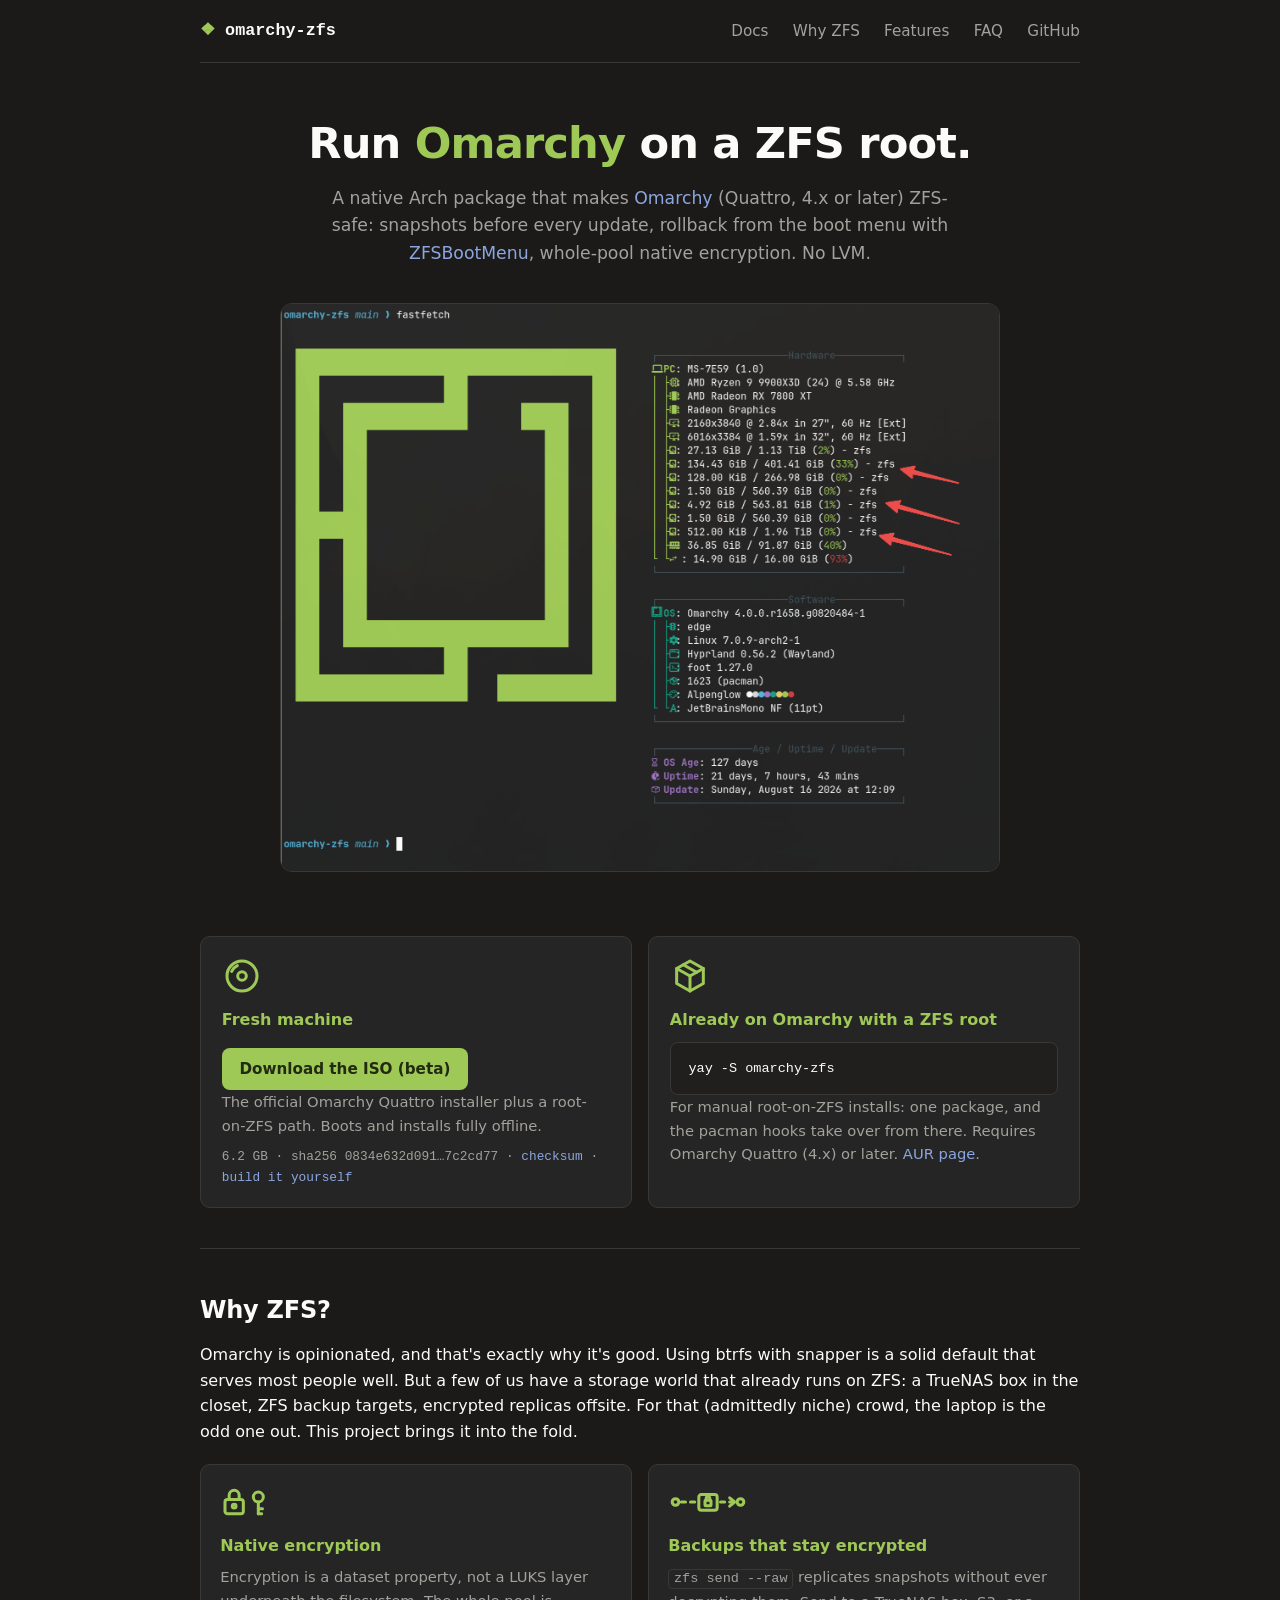
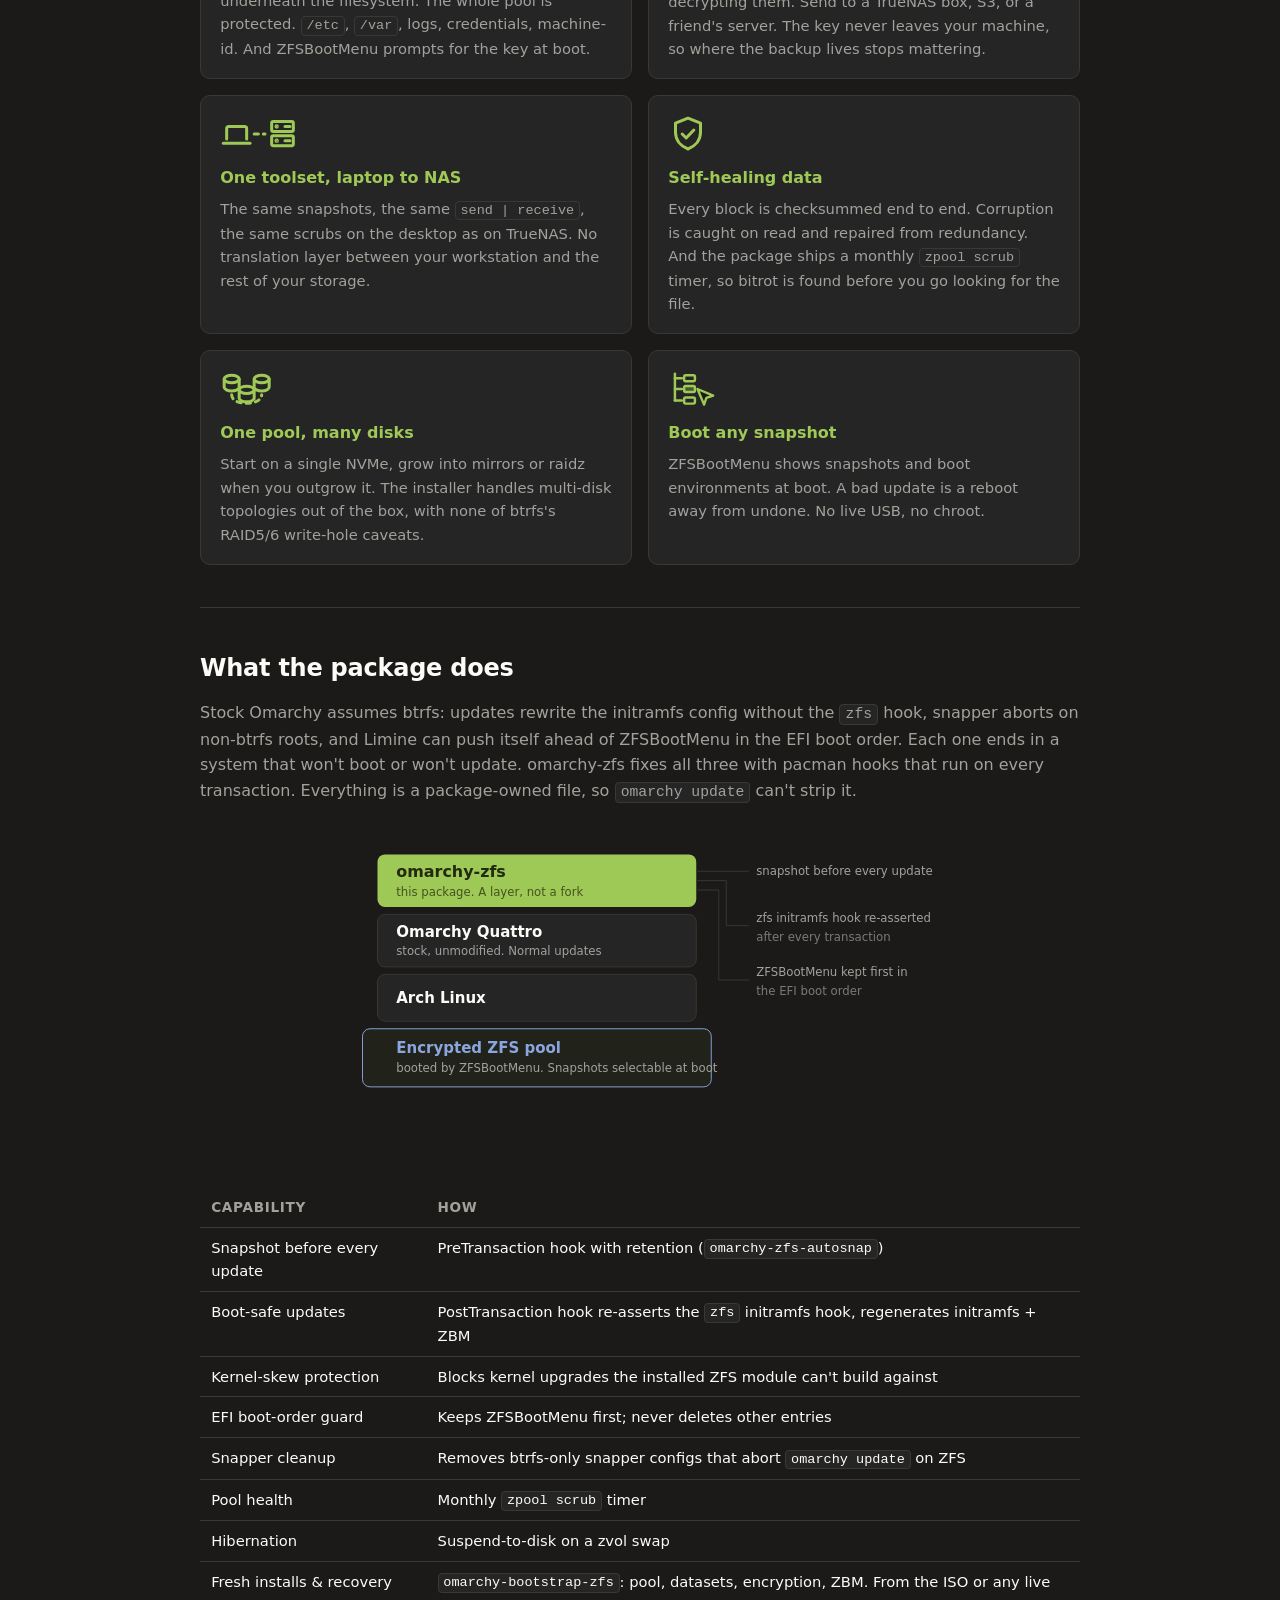
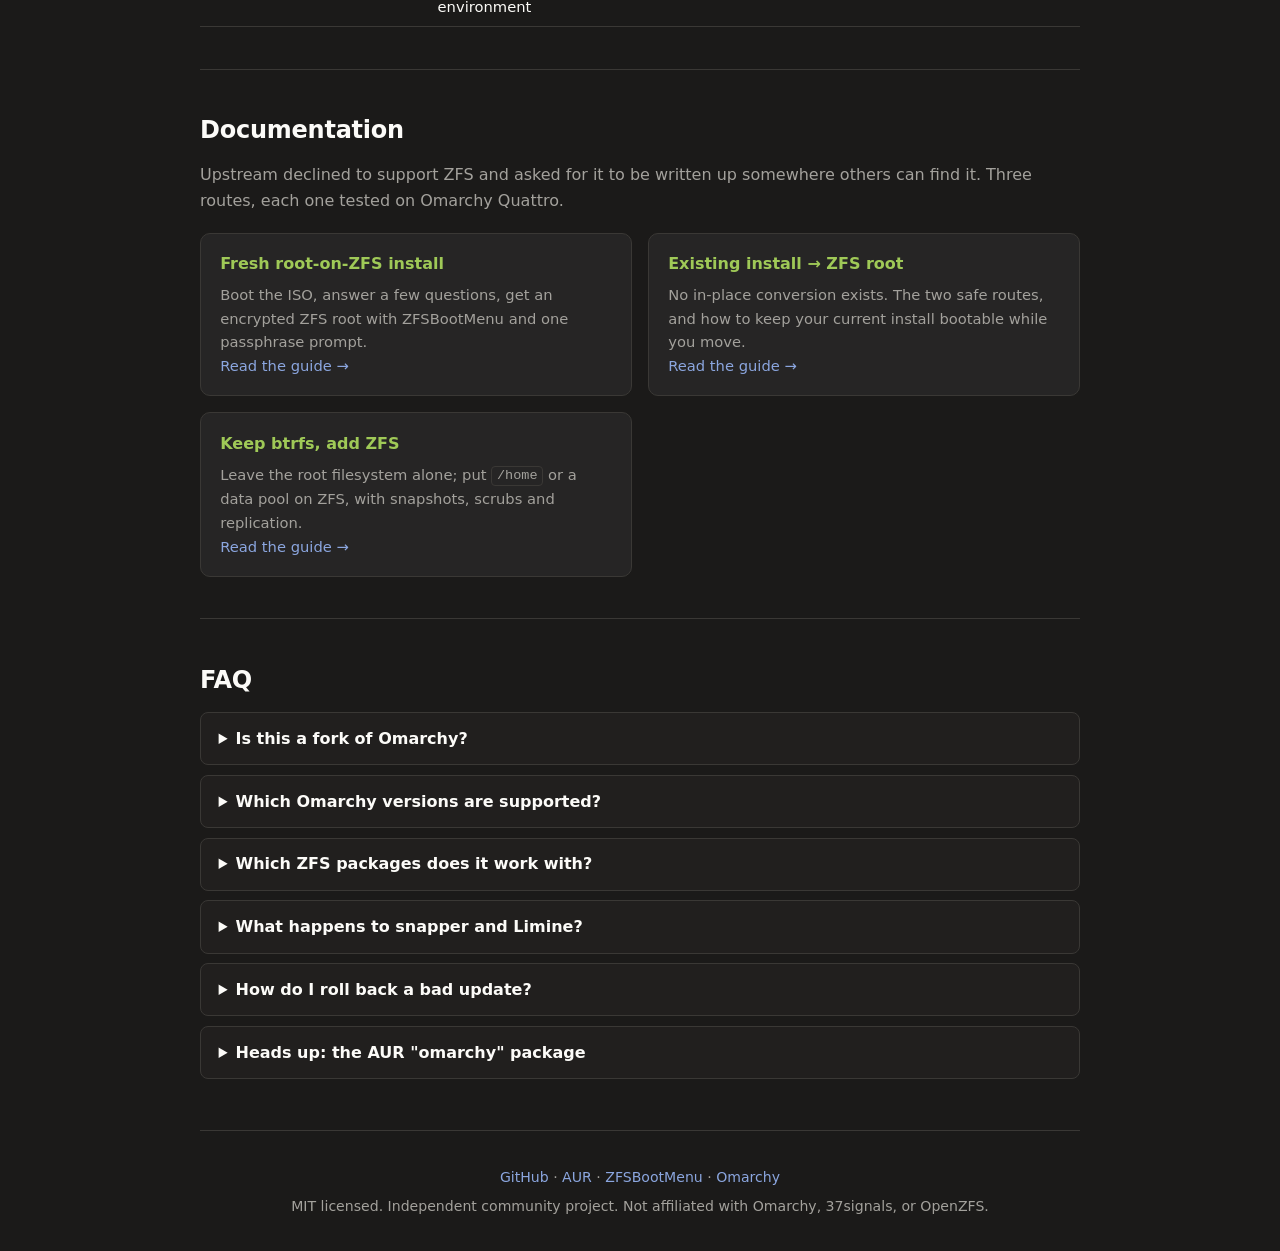
==== index.html @ 1baeb18c "Plainer wording across the site Docs headline is now How To Install instead of a soundbite. Removed " ====
<!doctype html>
<html lang="en">
<head>
<meta charset="utf-8">
<meta name="viewport" content="width=device-width, initial-scale=1">
<title>omarchy-zfs. Root-on-ZFS + ZFSBootMenu for Omarchy Linux</title>
<meta name="description" content="Run Omarchy Linux (Quattro, 4.x+) on a ZFS root. Native pacman package with boot-safe updates, pre-upgrade snapshots, and ZFSBootMenu. Plus an installer ISO for fresh machines.">
<link rel="canonical" href="https://omarchy-zfs.com/">
<link rel="icon" href="data:image/svg+xml,%3Csvg xmlns='http://www.w3.org/2000/svg' viewBox='0 0 100 100'%3E%3Ctext y='.9em' font-size='90'%3E%F0%9F%9F%A9%3C/text%3E%3C/svg%3E">

<meta property="og:type" content="website">
<meta property="og:url" content="https://omarchy-zfs.com/">
<meta property="og:title" content="omarchy-zfs. Root-on-ZFS + ZFSBootMenu for Omarchy Linux">
<meta property="og:description" content="Run Omarchy on a ZFS root. Boot-safe updates, pre-upgrade snapshots, ZFSBootMenu rollback. AUR package + installer ISO.">
<meta property="og:site_name" content="omarchy-zfs">
<meta property="og:image" content="https://omarchy-zfs.com/assets/fastfetch-zfs.png">
<meta property="og:image:width" content="1694">
<meta property="og:image:height" content="1337">
<meta property="og:image:alt" content="fastfetch on an Omarchy desktop showing every filesystem mounted as zfs">
<meta name="twitter:card" content="summary_large_image">
<meta name="twitter:image" content="https://omarchy-zfs.com/assets/fastfetch-zfs.png">
<meta name="twitter:title" content="omarchy-zfs. Root-on-ZFS + ZFSBootMenu for Omarchy Linux">
<meta name="twitter:description" content="Run Omarchy on a ZFS root. Boot-safe updates, pre-upgrade snapshots, ZFSBootMenu rollback. AUR package + installer ISO.">

<script type="application/ld+json">
{
  "@context": "https://schema.org",
  "@graph": [
    {
      "@type": "SoftwareApplication",
      "name": "omarchy-zfs",
      "operatingSystem": "Arch Linux (Omarchy)",
      "softwareRequirements": "Omarchy Quattro (4.x) or later",
      "applicationCategory": "UtilitiesApplication",
      "description": "Root-on-ZFS + ZFSBootMenu support layer for Omarchy Linux: pre-upgrade ZFS snapshots, self-healing pacman hooks, monthly scrubs, zvol-swap hibernation, and an installer ISO.",
      "url": "https://omarchy-zfs.com/",
      "downloadUrl": "https://aur.archlinux.org/packages/omarchy-zfs",
      "softwareVersion": "1.0.1",
      "license": "https://opensource.org/license/mit",
      "offers": { "@type": "Offer", "price": "0", "priceCurrency": "USD" },
      "author": { "@type": "Person", "name": "Pete Jackson", "url": "https://github.com/peteonrails" },
      "sameAs": [
        "https://github.com/peteonrails/omarchy-zfs",
        "https://aur.archlinux.org/packages/omarchy-zfs"
      ]
    },
    {
      "@type": "FAQPage",
      "mainEntity": [
        {
          "@type": "Question",
          "name": "Does omarchy update break a ZFS root?",
          "acceptedAnswer": { "@type": "Answer", "text": "Not with omarchy-zfs installed. Stock Omarchy rewrites its mkinitcpio config on every update, which drops the zfs hook and leaves the next boot unable to mount the root. omarchy-zfs re-asserts the hook after every pacman transaction and regenerates the initramfs and ZFSBootMenu." }
        },
        {
          "@type": "Question",
          "name": "Is omarchy-zfs a fork of Omarchy?",
          "acceptedAnswer": { "@type": "Answer", "text": "No. It is an Arch package that depends on stock Omarchy (Quattro and later). You keep normal Omarchy updates from the official repo; the package keeps them ZFS-safe." }
        },
        {
          "@type": "Question",
          "name": "Why ZFS instead of btrfs on Omarchy?",
          "acceptedAnswer": { "@type": "Answer", "text": "Native whole-pool encryption without a LUKS layer, raw encrypted send. Snapshots replicate to a TrueNAS box or S3 without ever being decrypted. Bootable snapshots via ZFSBootMenu, end-to-end checksums with self-healing scrubs, and proven multi-disk growth (mirrors, raidz) without btrfs's RAID5/6 write-hole caveats. One filesystem and one toolset from laptop to NAS to offsite." }
        },
        {
          "@type": "Question",
          "name": "Which Omarchy versions does omarchy-zfs support?",
          "acceptedAnswer": { "@type": "Answer", "text": "Omarchy Quattro (4.x) and later. The versions served entirely from Arch packages. Earlier Omarchy releases used a different install model and are not supported." }
        },
        {
          "@type": "Question",
          "name": "How do I install omarchy-zfs?",
          "acceptedAnswer": { "@type": "Answer", "text": "On an existing Omarchy system whose root is already ZFS: yay -S omarchy-zfs. For a fresh machine, boot the omarchy-zfs ISO and choose the ZFS install path." }
        },
        {
          "@type": "Question",
          "name": "Which ZFS packages does it work with?",
          "acceptedAnswer": { "@type": "Answer", "text": "Any provider of the virtual zfs and zfs-utils packages: zfs-dkms, zfs-dkms-git, zfs-linux, or zfs-linux-lts. A pacman hook blocks kernel upgrades the installed ZFS module can't build against." }
        },
        {
          "@type": "Question",
          "name": "How do I roll back a bad update?",
          "acceptedAnswer": { "@type": "Answer", "text": "Reboot into ZFSBootMenu and boot the snapshot taken automatically before the transaction. Promote it permanently with omarchy-zfs-snapshot restore." }
        }
      ]
    }
  ]
}
</script>

<style>
:root{
  /* Alpenglow. Palette matched to the hero fastfetch screenshot */
  --bg:#1b1a19; --bg2:#211f1e; --panel:#262525; --line:#3a3835;
  --fg:#fcfbf8; --dim:#a3a19c; --accent:#9fc957; --accent2:#8ba6df;
  --mono:ui-monospace,'JetBrains Mono','Cascadia Code',Menlo,Consolas,monospace;
}
*{box-sizing:border-box;margin:0;padding:0}
html{scroll-behavior:smooth}
body{background:var(--bg);color:var(--fg);font:16px/1.6 system-ui,-apple-system,'Segoe UI',Roboto,sans-serif}
a{color:var(--accent2);text-decoration:none}
a:hover{text-decoration:underline}
code,pre{font-family:var(--mono);font-size:.92em}
code{background:var(--panel);border:1px solid var(--line);border-radius:4px;padding:.1em .35em}
pre{background:var(--bg2);border:1px solid var(--line);border-radius:8px;padding:.9rem 1.1rem;overflow-x:auto;line-height:1.5}
pre code{background:none;border:none;padding:0}
.wrap{max-width:920px;margin:0 auto;padding:0 1.25rem}
header.site{display:flex;align-items:center;justify-content:space-between;padding:1.1rem 0;border-bottom:1px solid var(--line)}
.brand{font-family:var(--mono);font-weight:700;font-size:1.05rem;color:var(--fg)}
.brand span{color:var(--accent)}
nav a{color:var(--dim);margin-left:1.2rem;font-size:.95rem}
nav a:hover{color:var(--fg);text-decoration:none}
.hero{padding:3.5rem 0 2.5rem;text-align:center}
.hero h1{font-size:clamp(1.8rem,4.5vw,2.7rem);line-height:1.15;letter-spacing:-.02em}
.hero h1 em{font-style:normal;color:var(--accent)}
.hero p.sub{color:var(--dim);max-width:40rem;margin:1rem auto 0;font-size:1.08rem}
.get{display:grid;grid-template-columns:repeat(auto-fit,minmax(300px,1fr));gap:1rem;padding:1.5rem 0 2.5rem}
.get .card{background:var(--panel);border:1px solid var(--line);border-radius:10px;padding:1.2rem 1.3rem;text-align:left}
.icon{display:block;height:40px;width:auto;color:var(--accent);margin-bottom:.7rem}
.get h2{font-size:1rem;color:var(--accent);margin-bottom:.6rem}
.get p{font-size:.92rem;color:var(--dim);margin-top:.6rem}
.get .meta{font-family:var(--mono);font-size:.8rem;color:var(--dim);margin-top:.6rem;word-break:break-all}
.btn{display:inline-block;margin-top:.4rem;padding:.55rem 1.1rem;border-radius:8px;background:var(--accent);color:#222a10;font-weight:600;font-size:.95rem}
.btn:hover{filter:brightness(1.1);text-decoration:none;color:#222a10}
section{padding:2.6rem 0;border-top:1px solid var(--line)}
section h2{font-size:1.5rem;margin-bottom:.8rem;letter-spacing:-.01em}
section p{margin-bottom:.9rem}
section p.dim{color:var(--dim)}
.cards{display:grid;grid-template-columns:repeat(auto-fit,minmax(320px,1fr));gap:1rem;margin-top:1.2rem}
.card h3{font-size:1rem;margin-bottom:.4rem;color:var(--accent)}
.card{background:var(--panel);border:1px solid var(--line);border-radius:10px;padding:1.1rem 1.2rem}
.card p{font-size:.92rem;color:var(--dim);margin:0}
table{width:100%;border-collapse:collapse;font-size:.92rem;margin-top:1rem}
th,td{text-align:left;padding:.5rem .7rem;border-bottom:1px solid var(--line);vertical-align:top}
th{color:var(--dim);font-weight:600;font-size:.85rem;text-transform:uppercase;letter-spacing:.05em}
td code{white-space:nowrap}
.tablewrap{overflow-x:auto}
details{border:1px solid var(--line);border-radius:8px;background:var(--bg2);margin-bottom:.6rem}
summary{cursor:pointer;padding:.8rem 1.1rem;font-weight:600}
summary:hover{color:var(--accent)}
details div{padding:0 1.1rem 1rem;color:var(--dim);font-size:.95rem}
footer{border-top:1px solid var(--line);padding:2.2rem 0;color:var(--dim);font-size:.88rem;text-align:center}
footer p{margin-bottom:.4rem}
</style>
</head>
<body>

<div class="wrap">
<header class="site">
  <div class="brand"><span>❖</span> omarchy-zfs</div>
  <nav>
    <a href="/docs/">Docs</a>
    <a href="#why-zfs">Why ZFS</a>
    <a href="#features">Features</a>
    <a href="#faq">FAQ</a>
    <a href="https://github.com/peteonrails/omarchy-zfs">GitHub</a>
  </nav>
</header>

<main>
<div class="hero">
  <h1>Run <em>Omarchy</em> on a ZFS root.</h1>
  <p class="sub">A native Arch package that makes <a href="https://omarchy.org">Omarchy</a>
  (Quattro, 4.x or later) ZFS-safe: snapshots before every update, rollback from the boot
  menu with <a href="https://zfsbootmenu.org/">ZFSBootMenu</a>, whole-pool native
  encryption. No LVM.</p>
  <img src="assets/fastfetch-zfs.png"
       alt="fastfetch on an Omarchy desktop: the Omarchy logo beside hardware info where every filesystem line ends in zfs"
       width="1694" height="1337" loading="eager"
       style="display:block;max-width:720px;width:100%;height:auto;margin:2.2rem auto 0;border:1px solid var(--line);border-radius:12px">
</div>

<div class="get">
  <div class="card">
    <svg class="icon" viewBox="0 0 24 24" fill="none" stroke="currentColor" stroke-width="1.8" stroke-linecap="round" stroke-linejoin="round" aria-hidden="true">
      <circle cx="12" cy="12" r="9"/><circle cx="12" cy="12" r="2.6"/>
      <path d="M5.8 9.2a7 7 0 0 1 3.4-3.4"/>
    </svg>
    <h2>Fresh machine</h2>
    <a class="btn" href="https://dl.omarchy-zfs.com/omarchy-zfs-2026.08.20.1-x86_64-quattro.iso">Download the ISO (beta)</a>
    <p>The official Omarchy Quattro installer plus a root-on-ZFS path. Boots and installs fully offline.</p>
    <p class="meta">6.2 GB · sha256 0834e632d091…7c2cd77 · <a href="https://dl.omarchy-zfs.com/omarchy-zfs-2026.08.20.1-x86_64-quattro.iso.sha256">checksum</a> · <a href="https://github.com/peteonrails/omarchy-zfs/tree/main/iso">build it yourself</a></p>
  </div>
  <div class="card">
    <svg class="icon" viewBox="0 0 24 24" fill="none" stroke="currentColor" stroke-width="1.8" stroke-linecap="round" stroke-linejoin="round" aria-hidden="true">
      <path d="M12 3l8 4.5v9L12 21l-8-4.5v-9L12 3z"/>
      <path d="M4 7.5l8 4.5 8-4.5"/><path d="M12 12v9"/><path d="M8 5.25l8 4.5"/>
    </svg>
    <h2>Already on Omarchy with a ZFS root</h2>
    <pre><code>yay -S omarchy-zfs</code></pre>
    <p>For manual root-on-ZFS installs: one package, and the pacman hooks take over from there.
    Requires Omarchy Quattro (4.x) or later.
    <a href="https://aur.archlinux.org/packages/omarchy-zfs">AUR page</a>.</p>
  </div>
</div>

<section id="why-zfs">
  <h2>Why ZFS?</h2>
  <p>Omarchy is opinionated, and that's exactly why it's good. Using btrfs with snapper is a
  solid default that serves most people well. But a few of us have a storage world that
  already runs on ZFS: a TrueNAS box in the closet, ZFS backup targets, encrypted
  replicas offsite. For that (admittedly niche) crowd, the laptop is the odd one out. This project brings it into the fold.</p>
  <div class="cards">
    <div class="card">
      <svg class="icon" viewBox="0 0 32 24" fill="none" stroke="currentColor" stroke-width="1.8" stroke-linecap="round" stroke-linejoin="round" aria-hidden="true">
        <rect x="3" y="10.5" width="11" height="8.5" rx="1.5"/>
        <path d="M5.5 10.5V8a3 3 0 0 1 6 0v2.5"/>
        <circle cx="8.5" cy="14.5" r="1.1"/>
        <circle cx="23" cy="9" r="3"/>
        <path d="M23 12v7"/><path d="M23 16h2.5"/><path d="M23 19h2"/>
      </svg>
      <h3>Native encryption</h3>
      <p>Encryption is a dataset property, not a LUKS layer underneath the filesystem.
      The whole pool is protected. <code>/etc</code>, <code>/var</code>, logs, credentials,
      machine-id. And ZFSBootMenu prompts for the key at boot.</p>
    </div>
    <div class="card">
      <svg class="icon" viewBox="0 0 48 24" fill="none" stroke="currentColor" stroke-width="1.8" stroke-linecap="round" stroke-linejoin="round" aria-hidden="true">
        <circle cx="4.5" cy="12" r="2"/>
        <path d="M8 12h8.5" stroke-dasharray="2.5 3"/>
        <rect x="18.5" y="7.5" width="11" height="9.5" rx="1.5"/>
        <rect x="22.2" y="11" width="3.6" height="3.2" rx=".6"/>
        <path d="M22.9 11V9.9a1.1 1.1 0 0 1 2.2 0V11"/>
        <path d="M31.5 12h7" stroke-dasharray="2.5 3"/>
        <path d="M37 9.5l3 2.5-3 2.5"/>
        <circle cx="43.5" cy="12" r="2"/>
      </svg>
      <h3>Backups that stay encrypted</h3>
      <p><code>zfs send --raw</code> replicates snapshots without ever decrypting them.
      Send to a TrueNAS box, S3, or a friend's server. The key never leaves your
      machine, so where the backup lives stops mattering.</p>
    </div>
    <div class="card">
      <svg class="icon" viewBox="0 0 48 24" fill="none" stroke="currentColor" stroke-width="1.8" stroke-linecap="round" stroke-linejoin="round" aria-hidden="true">
        <path d="M4 15V8.8A1.3 1.3 0 0 1 5.3 7.5h9.4A1.3 1.3 0 0 1 16 8.8V15"/>
        <path d="M2 17.5h16"/>
        <path d="M20.5 12h6.5" stroke-dasharray="2.5 3"/>
        <rect x="31" y="4.5" width="13" height="6" rx="1"/>
        <rect x="31" y="13" width="13" height="6" rx="1"/>
        <circle cx="34" cy="7.5" r=".4" fill="currentColor"/>
        <circle cx="34" cy="16" r=".4" fill="currentColor"/>
        <path d="M39 7.5h3"/><path d="M39 16h3"/>
      </svg>
      <h3>One toolset, laptop to NAS</h3>
      <p>The same snapshots, the same <code>send | receive</code>, the same scrubs on the
      desktop as on TrueNAS. No translation layer between your workstation and the
      rest of your storage.</p>
    </div>
    <div class="card">
      <svg class="icon" viewBox="0 0 24 24" fill="none" stroke="currentColor" stroke-width="1.8" stroke-linecap="round" stroke-linejoin="round" aria-hidden="true">
        <path d="M12 2.5l7.5 3v5.5c0 4.8-3.2 8.4-7.5 10-4.3-1.6-7.5-5.2-7.5-10V5.5l7.5-3z"/>
        <path d="M8.5 12l2.4 2.4 4.6-4.8"/>
      </svg>
      <h3>Self-healing data</h3>
      <p>Every block is checksummed end to end. Corruption is caught on read and repaired
      from redundancy. And the package ships a monthly <code>zpool scrub</code> timer, so
      bitrot is found before you go looking for the file.</p>
    </div>
    <div class="card">
      <svg class="icon" viewBox="0 0 32 24" fill="none" stroke="currentColor" stroke-width="1.8" stroke-linecap="round" stroke-linejoin="round" aria-hidden="true">
        <ellipse cx="7" cy="6" rx="4.5" ry="2.2"/>
        <path d="M2.5 6v5c0 1.2 2 2.2 4.5 2.2s4.5-1 4.5-2.2V6"/>
        <ellipse cx="25" cy="6" rx="4.5" ry="2.2"/>
        <path d="M20.5 6v5c0 1.2 2 2.2 4.5 2.2s4.5-1 4.5-2.2V6"/>
        <ellipse cx="16" cy="12.5" rx="4.5" ry="2.2"/>
        <path d="M11.5 12.5v5c0 1.2 2 2.2 4.5 2.2s4.5-1 4.5-2.2v-5"/>
        <path d="M7 15.5c0 3 3.5 5 9 5s9-2 9-5" stroke-dasharray="2.5 3"/>
      </svg>
      <h3>One pool, many disks</h3>
      <p>Start on a single NVMe, grow into mirrors or raidz when you outgrow it. The
      installer handles multi-disk topologies out of the box, with none of btrfs's
      RAID5/6 write-hole caveats.</p>
    </div>
    <div class="card">
      <svg class="icon" viewBox="0 0 32 26" fill="none" stroke="currentColor" stroke-width="1.6" stroke-linecap="round" stroke-linejoin="round" aria-hidden="true">
        <path d="M4.5 3v17.5"/>
        <path d="M4.5 6h4.5"/><rect x="10.5" y="4" width="7" height="4" rx="1"/>
        <path d="M4.5 13h4.5"/><rect x="10.5" y="11" width="7" height="4" rx="1" fill="currentColor" fill-opacity=".3"/>
        <path d="M4.5 20.5h4.5"/><rect x="10.5" y="18.5" width="7" height="4" rx="1"/>
        <path d="M3 3l7.07 16.97 2.51-7.39 7.39-2.51L3 3z" transform="translate(17.4 11.2) scale(.6)" fill="#1b1a19" stroke="currentColor" stroke-width="2.6"/>
      </svg>
      <h3>Boot any snapshot</h3>
      <p>ZFSBootMenu shows snapshots and boot environments at boot. A bad update is a
      reboot away from undone. No live USB, no chroot.</p>
    </div>
  </div>
</section>

<section id="features">
  <h2>What the package does</h2>
  <p class="dim">Stock Omarchy assumes btrfs: updates rewrite the initramfs config without the
  <code>zfs</code> hook, snapper aborts on non-btrfs roots, and Limine can push itself ahead of
  ZFSBootMenu in the EFI boot order. Each one ends in a system that won't boot or won't update.
  omarchy-zfs fixes all three with pacman hooks that run on every transaction. Everything is a
  package-owned file, so <code>omarchy update</code> can't strip it.</p>

  <figure style="margin:1.6rem auto;max-width:600px" aria-label="omarchy-zfs is a layer on top of stock Omarchy, which runs on Arch Linux, on an encrypted ZFS pool with ZFSBootMenu">
  <svg viewBox="0 0 640 330" width="100%" role="img" font-family="system-ui,-apple-system,'Segoe UI',Roboto,sans-serif">
    <!-- top layer: this package -->
    <rect x="40" y="26" width="340" height="56" rx="8" fill="#9fc957"/>
    <text x="60" y="50" font-size="17" font-weight="700" fill="#222a10">omarchy-zfs</text>
    <text x="60" y="70" font-size="12.5" fill="#45521f">this package. A layer, not a fork</text>
    <!-- omarchy -->
    <rect x="40" y="90" width="340" height="56" rx="8" fill="#262525" stroke="#3a3835"/>
    <text x="60" y="114" font-size="16" font-weight="600" fill="#fcfbf8">Omarchy Quattro</text>
    <text x="60" y="133" font-size="12.5" fill="#a3a19c">stock, unmodified. Normal updates</text>
    <!-- arch -->
    <rect x="40" y="154" width="340" height="50" rx="8" fill="#262525" stroke="#3a3835"/>
    <text x="60" y="184" font-size="16" font-weight="600" fill="#fcfbf8">Arch Linux</text>
    <!-- zfs foundation -->
    <rect x="24" y="212" width="372" height="62" rx="8" fill="#21231b" stroke="#8ba6df"/>
    <text x="60" y="238" font-size="16" font-weight="600" fill="#8ba6df">Encrypted ZFS pool</text>
    <text x="60" y="258" font-size="12.5" fill="#a3a19c">booted by ZFSBootMenu. Snapshots selectable at boot</text>
    <!-- annotations -->
    <g stroke="#3a3835" fill="none">
      <path d="M380 44 H436"/>
      <path d="M380 54 H412 V102 H436"/>
      <path d="M380 64 H404 V160 H436"/>
    </g>
    <g font-size="12.5" fill="#a3a19c">
      <text x="444" y="48">snapshot before every update</text>
      <text x="444" y="98">zfs initramfs hook re-asserted</text>
      <text x="444" y="118" fill="#7c7a75">after every transaction</text>
      <text x="444" y="156">ZFSBootMenu kept first in</text>
      <text x="444" y="176" fill="#7c7a75">the EFI boot order</text>
    </g>
  </svg>
  </figure>

  <div class="tablewrap">
  <table>
    <tr><th>Capability</th><th>How</th></tr>
    <tr><td>Snapshot before every update</td><td>PreTransaction hook with retention (<code>omarchy-zfs-autosnap</code>)</td></tr>
    <tr><td>Boot-safe updates</td><td>PostTransaction hook re-asserts the <code>zfs</code> initramfs hook, regenerates initramfs + ZBM</td></tr>
    <tr><td>Kernel-skew protection</td><td>Blocks kernel upgrades the installed ZFS module can't build against</td></tr>
    <tr><td>EFI boot-order guard</td><td>Keeps ZFSBootMenu first; never deletes other entries</td></tr>
    <tr><td>Snapper cleanup</td><td>Removes btrfs-only snapper configs that abort <code>omarchy update</code> on ZFS</td></tr>
    <tr><td>Pool health</td><td>Monthly <code>zpool scrub</code> timer</td></tr>
    <tr><td>Hibernation</td><td>Suspend-to-disk on a zvol swap</td></tr>
    <tr><td>Fresh installs &amp; recovery</td><td><code>omarchy-bootstrap-zfs</code>: pool, datasets, encryption, ZBM. From the ISO or any live environment</td></tr>
  </table>
  </div>
</section>

<section id="docs">
  <h2>Documentation</h2>
  <p class="dim">Upstream declined to support ZFS and asked for it to be written
  up somewhere others can find it. Three routes, each one tested on Omarchy
  Quattro.</p>
  <div class="cards">
    <div class="card">
      <h3>Fresh root-on-ZFS install</h3>
      <p>Boot the ISO, answer a few questions, get an encrypted ZFS root with
      ZFSBootMenu and one passphrase prompt.</p>
      <p><a href="/docs/fresh-install">Read the guide →</a></p>
    </div>
    <div class="card">
      <h3>Existing install → ZFS root</h3>
      <p>No in-place conversion exists. The two safe routes, and how to keep your
      current install bootable while you move.</p>
      <p><a href="/docs/zfs-root-existing">Read the guide →</a></p>
    </div>
    <div class="card">
      <h3>Keep btrfs, add ZFS</h3>
      <p>Leave the root filesystem alone; put <code>/home</code> or a data pool
      on ZFS, with snapshots, scrubs and replication.</p>
      <p><a href="/docs/zfs-home">Read the guide →</a></p>
    </div>
  </div>
</section>

<section id="faq">
  <h2>FAQ</h2>
  <details>
    <summary>Is this a fork of Omarchy?</summary>
    <div><p>No. It's a package that depends on stock Omarchy (Quattro+). You keep normal
    <code>omarchy update</code>; this package keeps it ZFS-safe.</p></div>
  </details>
  <details>
    <summary>Which Omarchy versions are supported?</summary>
    <div><p>Omarchy Quattro (4.x) and later. The releases served entirely from Arch
    packages, which is what makes a clean support layer possible. Earlier Omarchy
    versions used a different install model and aren't supported.</p></div>
  </details>
  <details>
    <summary>Which ZFS packages does it work with?</summary>
    <div><p>Any provider of <code>zfs</code>/<code>zfs-utils</code>: <code>zfs-dkms</code>,
    <code>zfs-dkms-git</code>, <code>zfs-linux</code>, or <code>zfs-linux-lts</code>. The kernel
    guard stops upgrades your ZFS module can't follow.</p></div>
  </details>
  <details>
    <summary>What happens to snapper and Limine?</summary>
    <div><p>They stay installed (Omarchy depends on them) but inert: stale snapper configs are
    cleaned, related timers are masked, and the boot-order guard keeps ZFSBootMenu first. A real
    btrfs pool on a second disk keeps working snapper coverage.</p></div>
  </details>
  <details>
    <summary>How do I roll back a bad update?</summary>
    <div><p>Reboot, pick the pre-upgrade snapshot in ZFSBootMenu, boot it. Promote it with
    <code>omarchy-zfs-snapshot restore</code>.</p></div>
  </details>
  <details>
    <summary>Heads up: the AUR "omarchy" package</summary>
    <div><p>The AUR package named <code>omarchy</code> is an unrelated third-party placeholder.
    The real dependency is the official package from <code>pkgs.omarchy.org</code>, already on
    every Omarchy system. Don't build the placeholder.</p></div>
  </details>
</section>
</main>

<footer>
  <p><a href="https://github.com/peteonrails/omarchy-zfs">GitHub</a> ·
     <a href="https://aur.archlinux.org/packages/omarchy-zfs">AUR</a> ·
     <a href="https://zfsbootmenu.org/">ZFSBootMenu</a> ·
     <a href="https://omarchy.org">Omarchy</a></p>
  <p>MIT licensed. Independent community project. Not affiliated with Omarchy, 37signals, or OpenZFS.</p>
</footer>
</div>

</body>
</html>
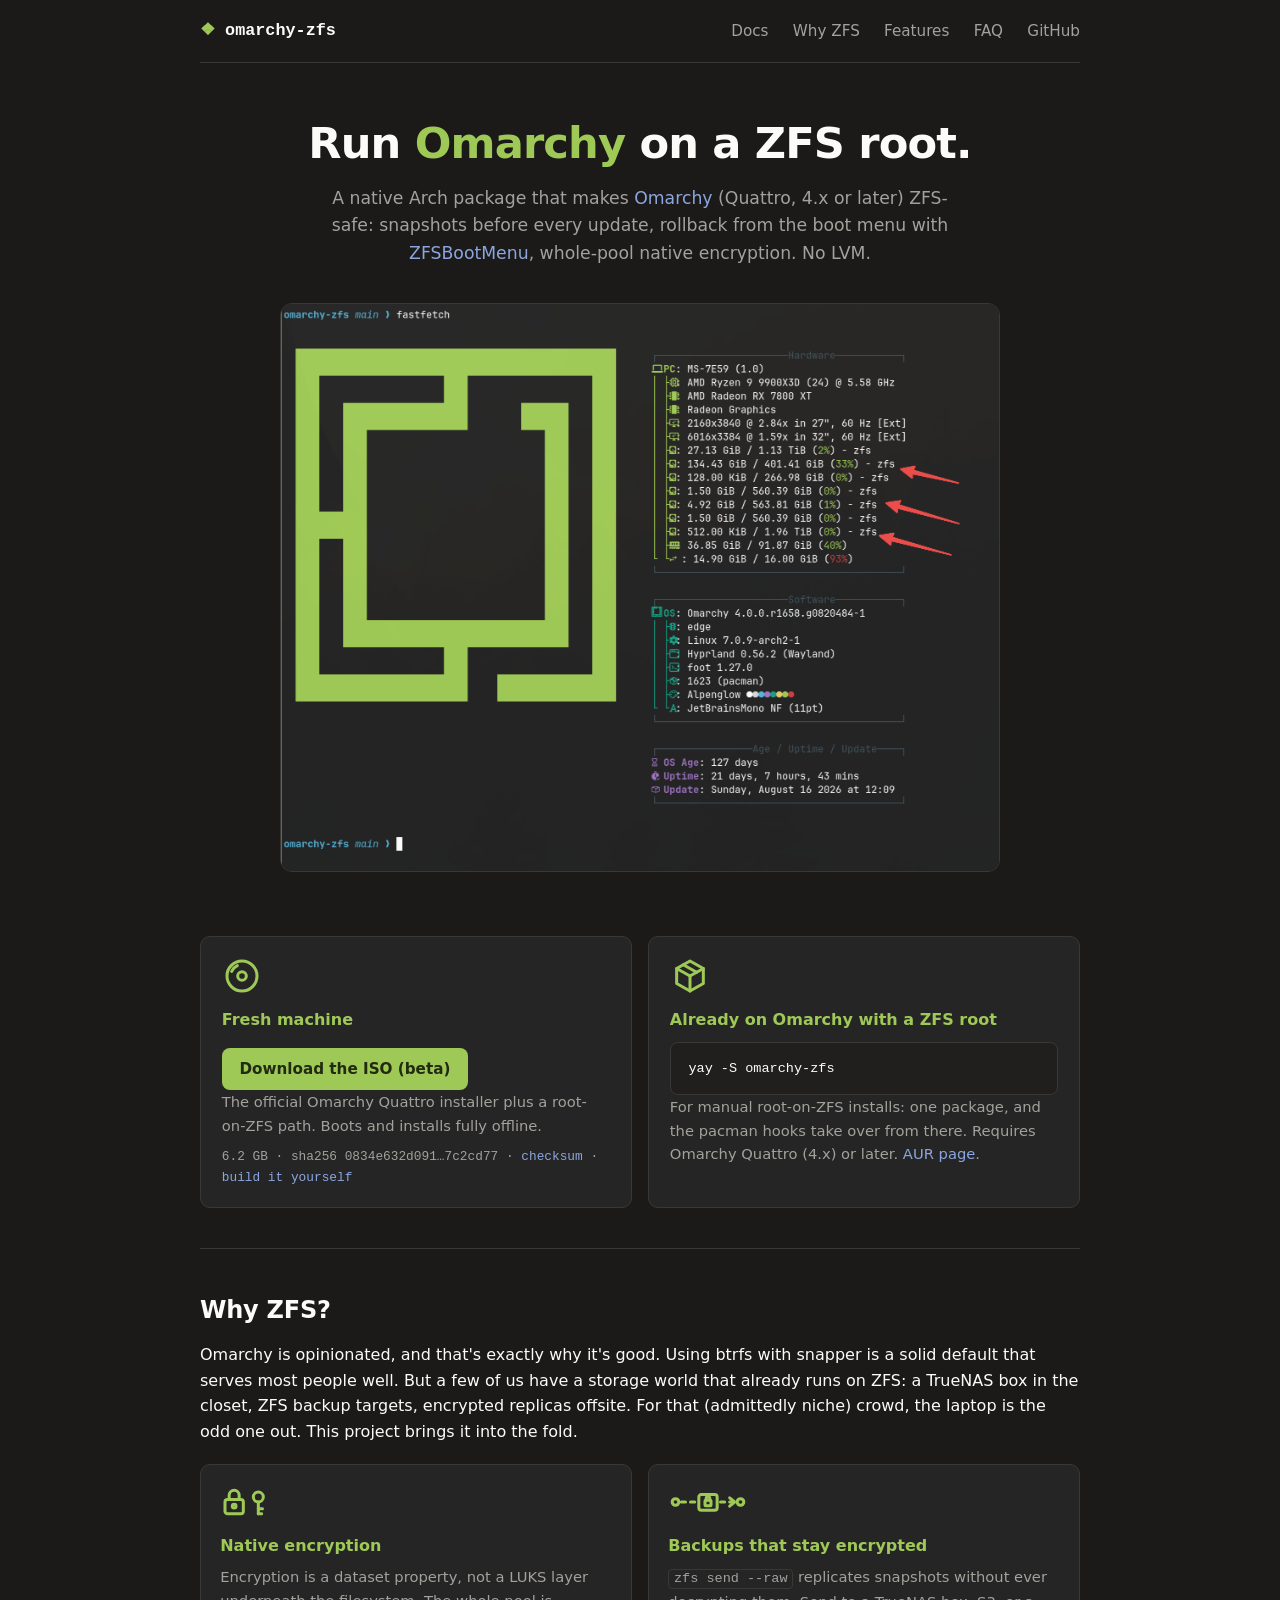
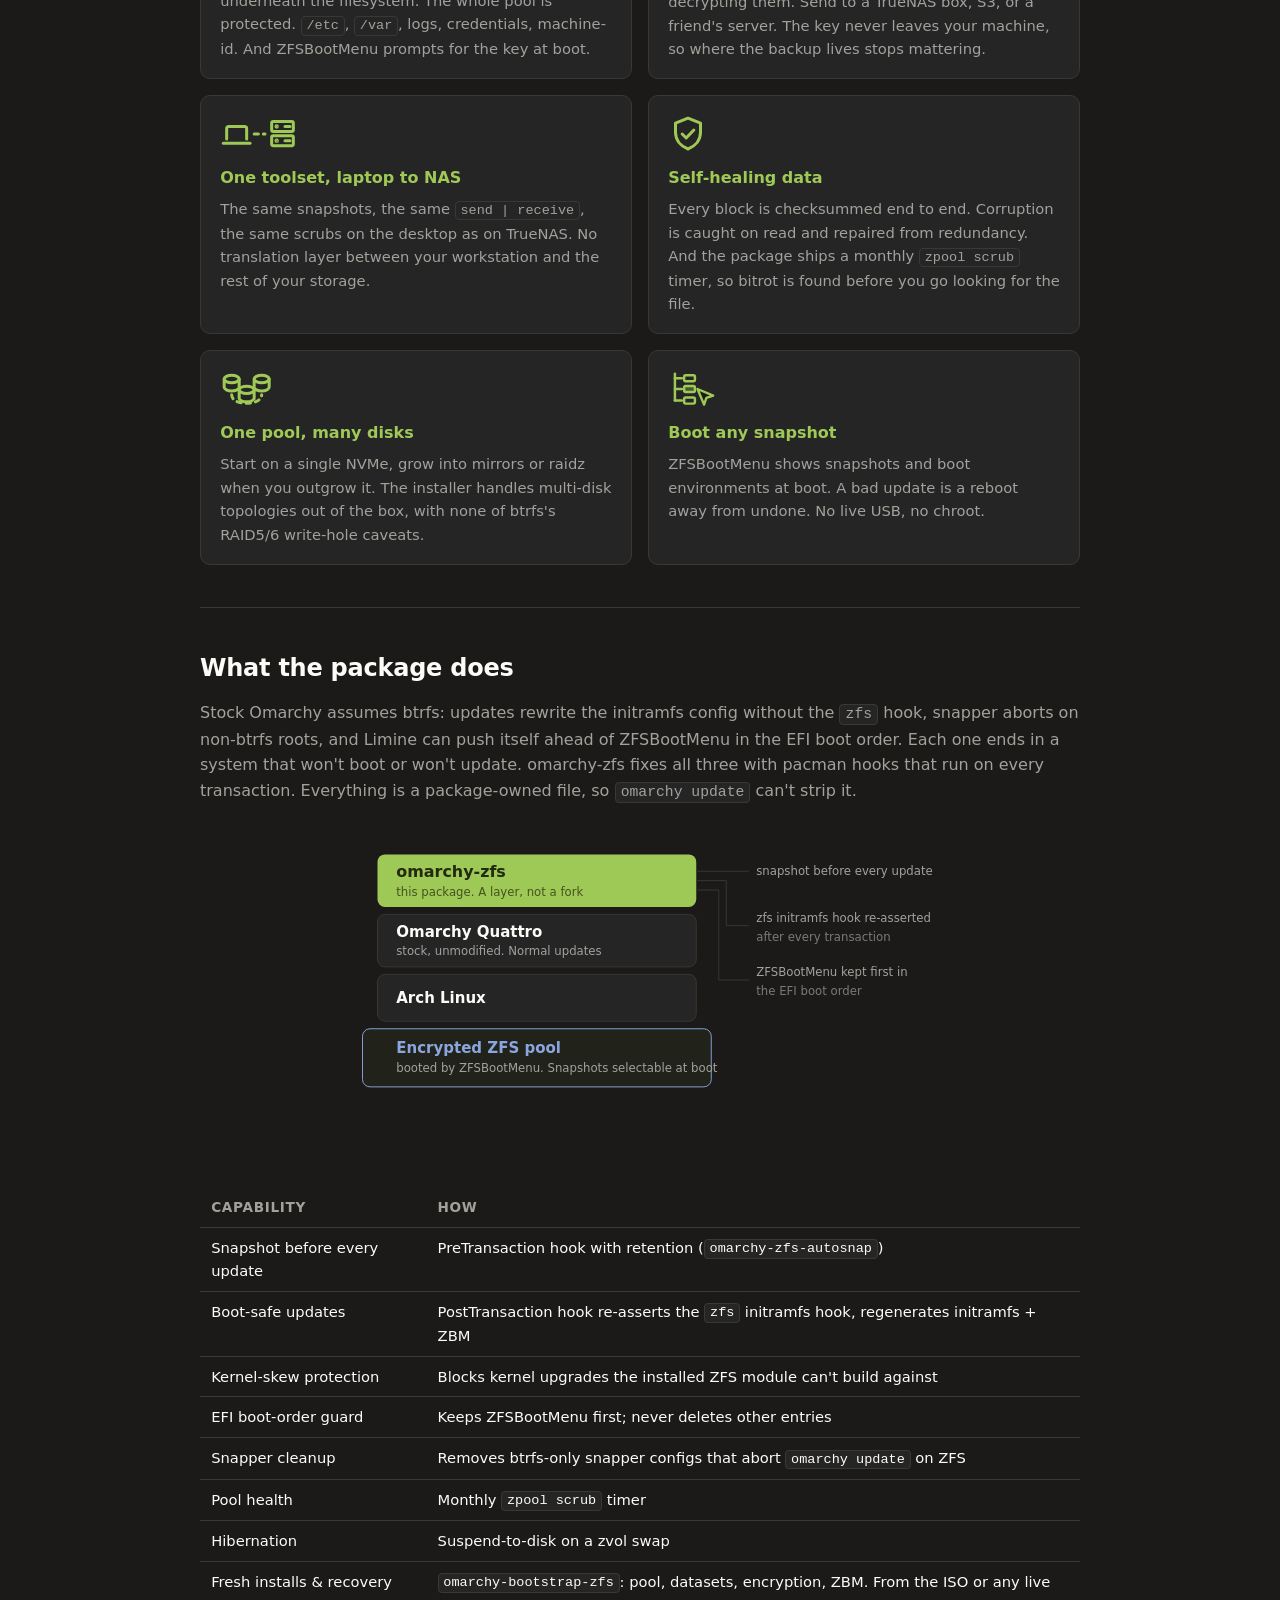
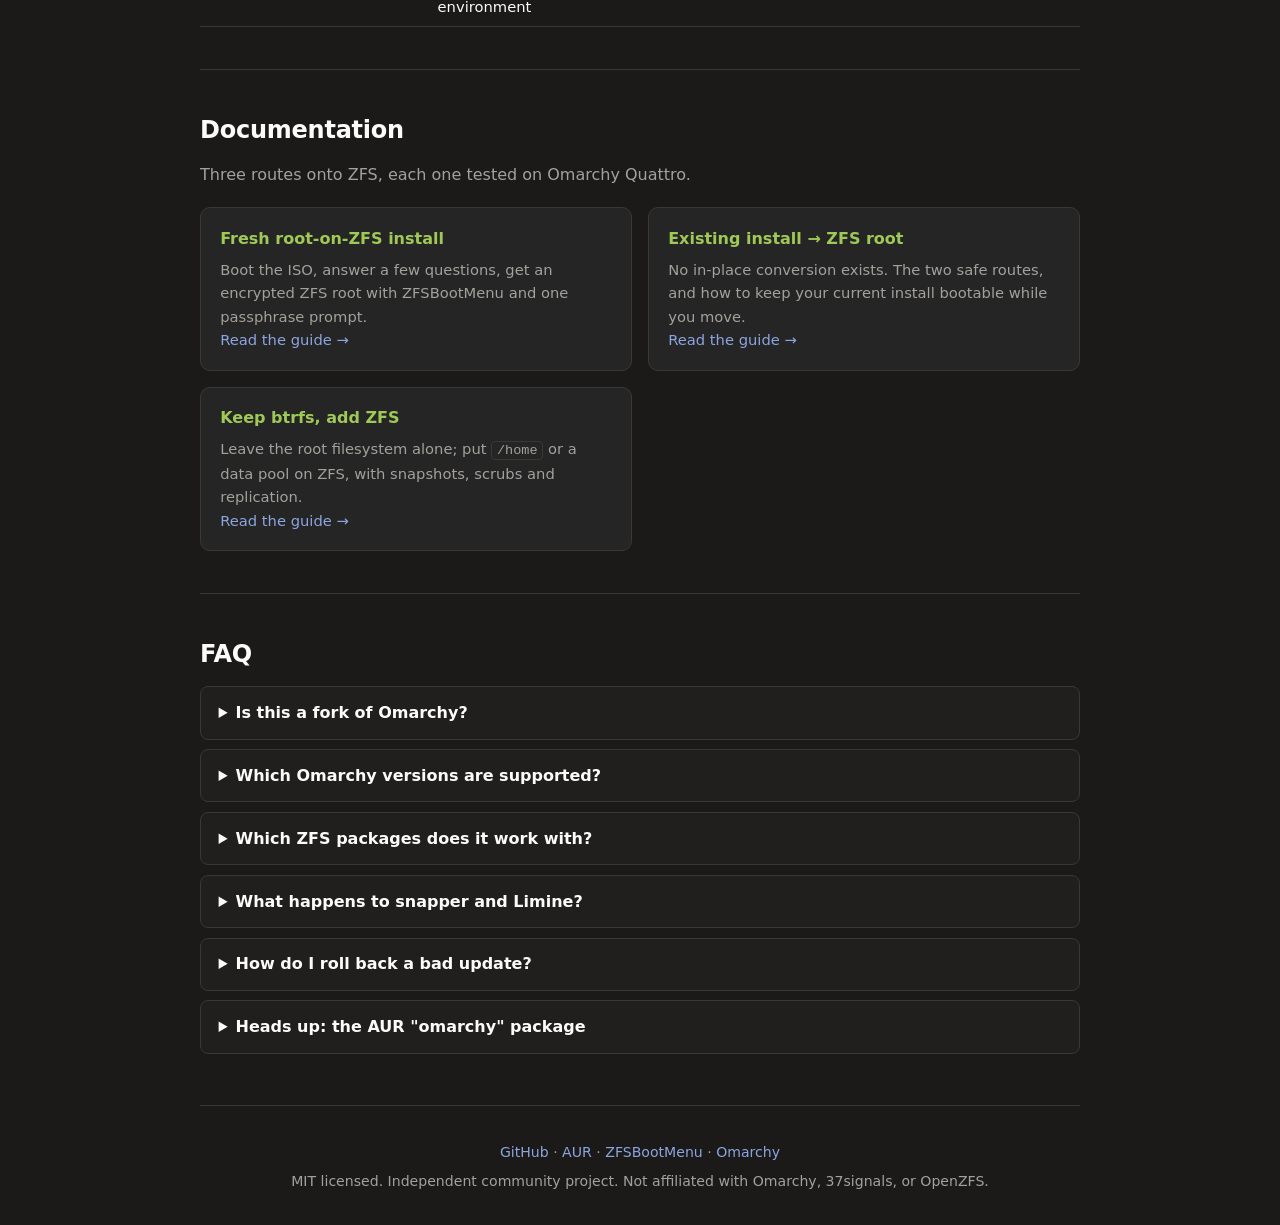
==== commit 95ddb611: "Say why ZFSBootMenu helps, stop quoting upstream, drop load-bearing The old comparison claimed a ZFS" ====
--- a/index.html
+++ b/index.html
@@ -344,9 +344,7 @@
 
 <section id="docs">
   <h2>Documentation</h2>
-  <p class="dim">Upstream declined to support ZFS and asked for it to be written
-  up somewhere others can find it. Three routes, each one tested on Omarchy
-  Quattro.</p>
+  <p class="dim">Three routes onto ZFS, each one tested on Omarchy Quattro.</p>
   <div class="cards">
     <div class="card">
       <h3>Fresh root-on-ZFS install</h3>
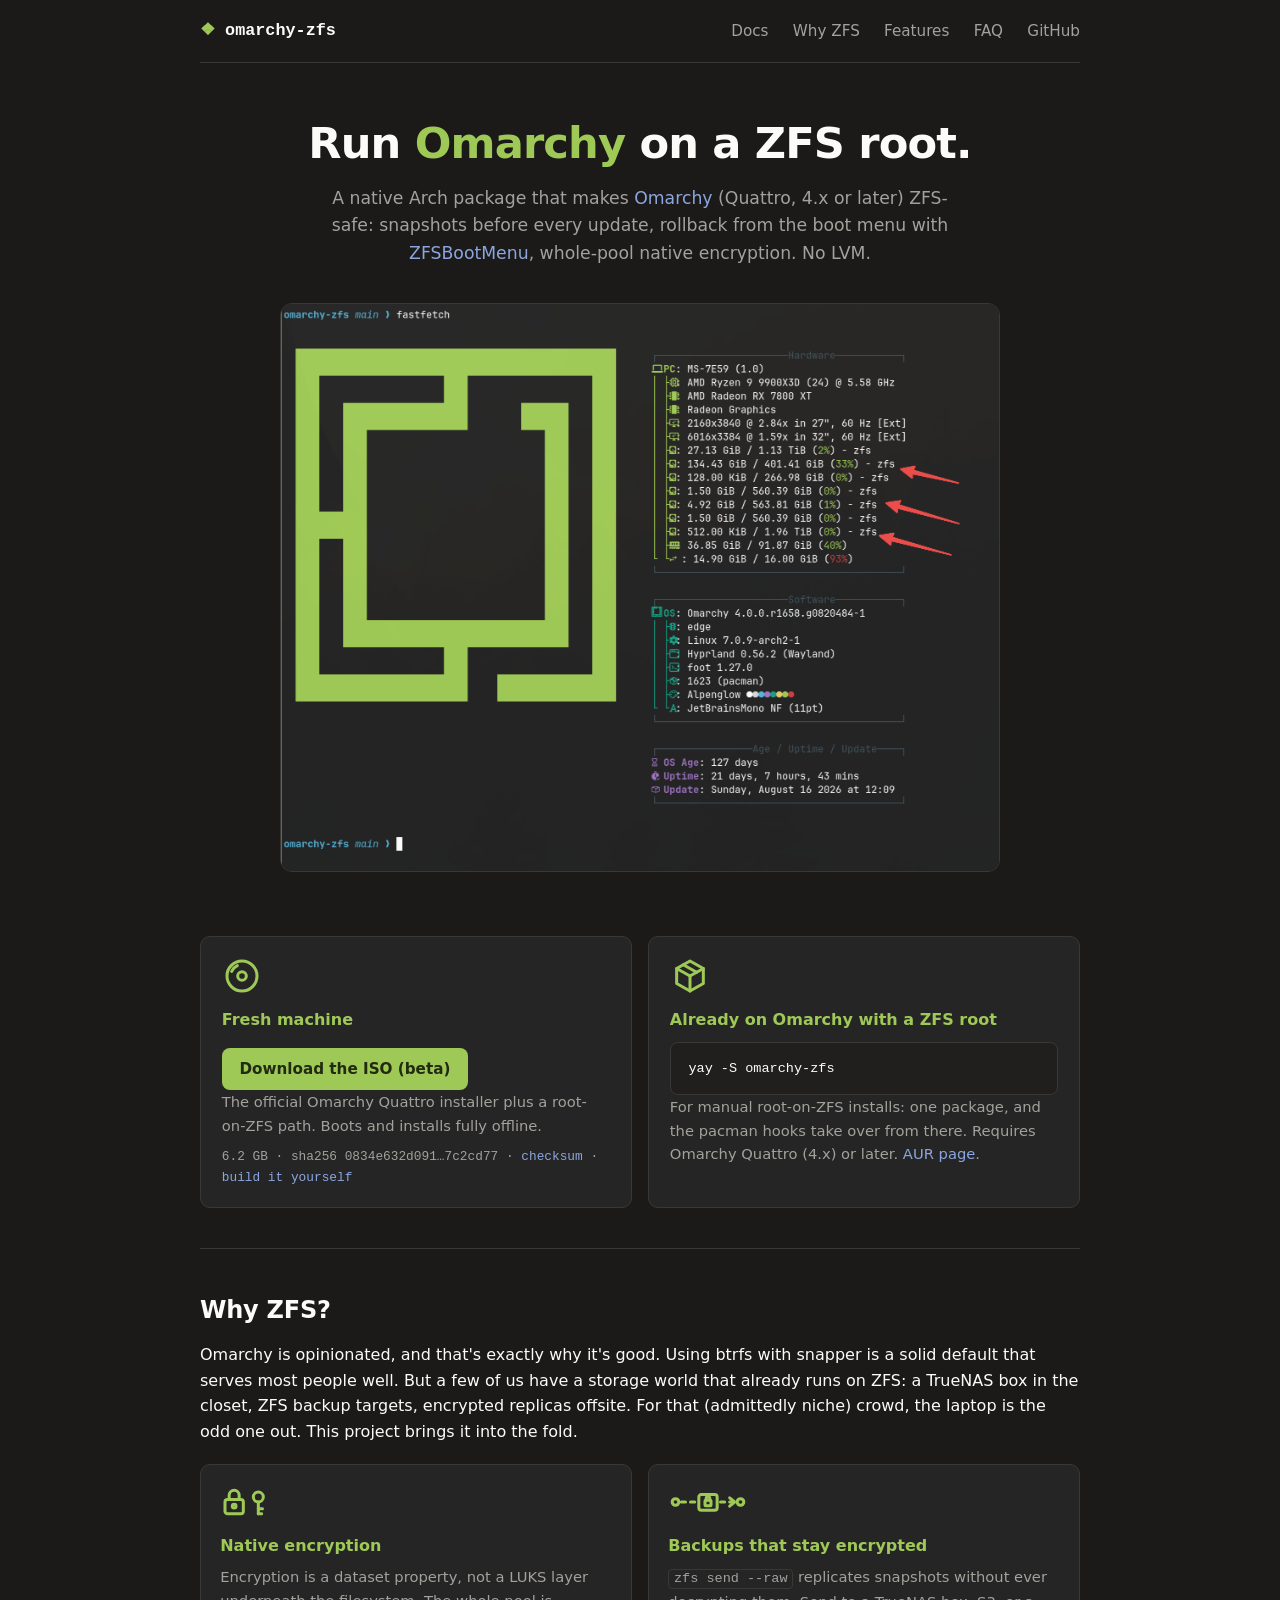
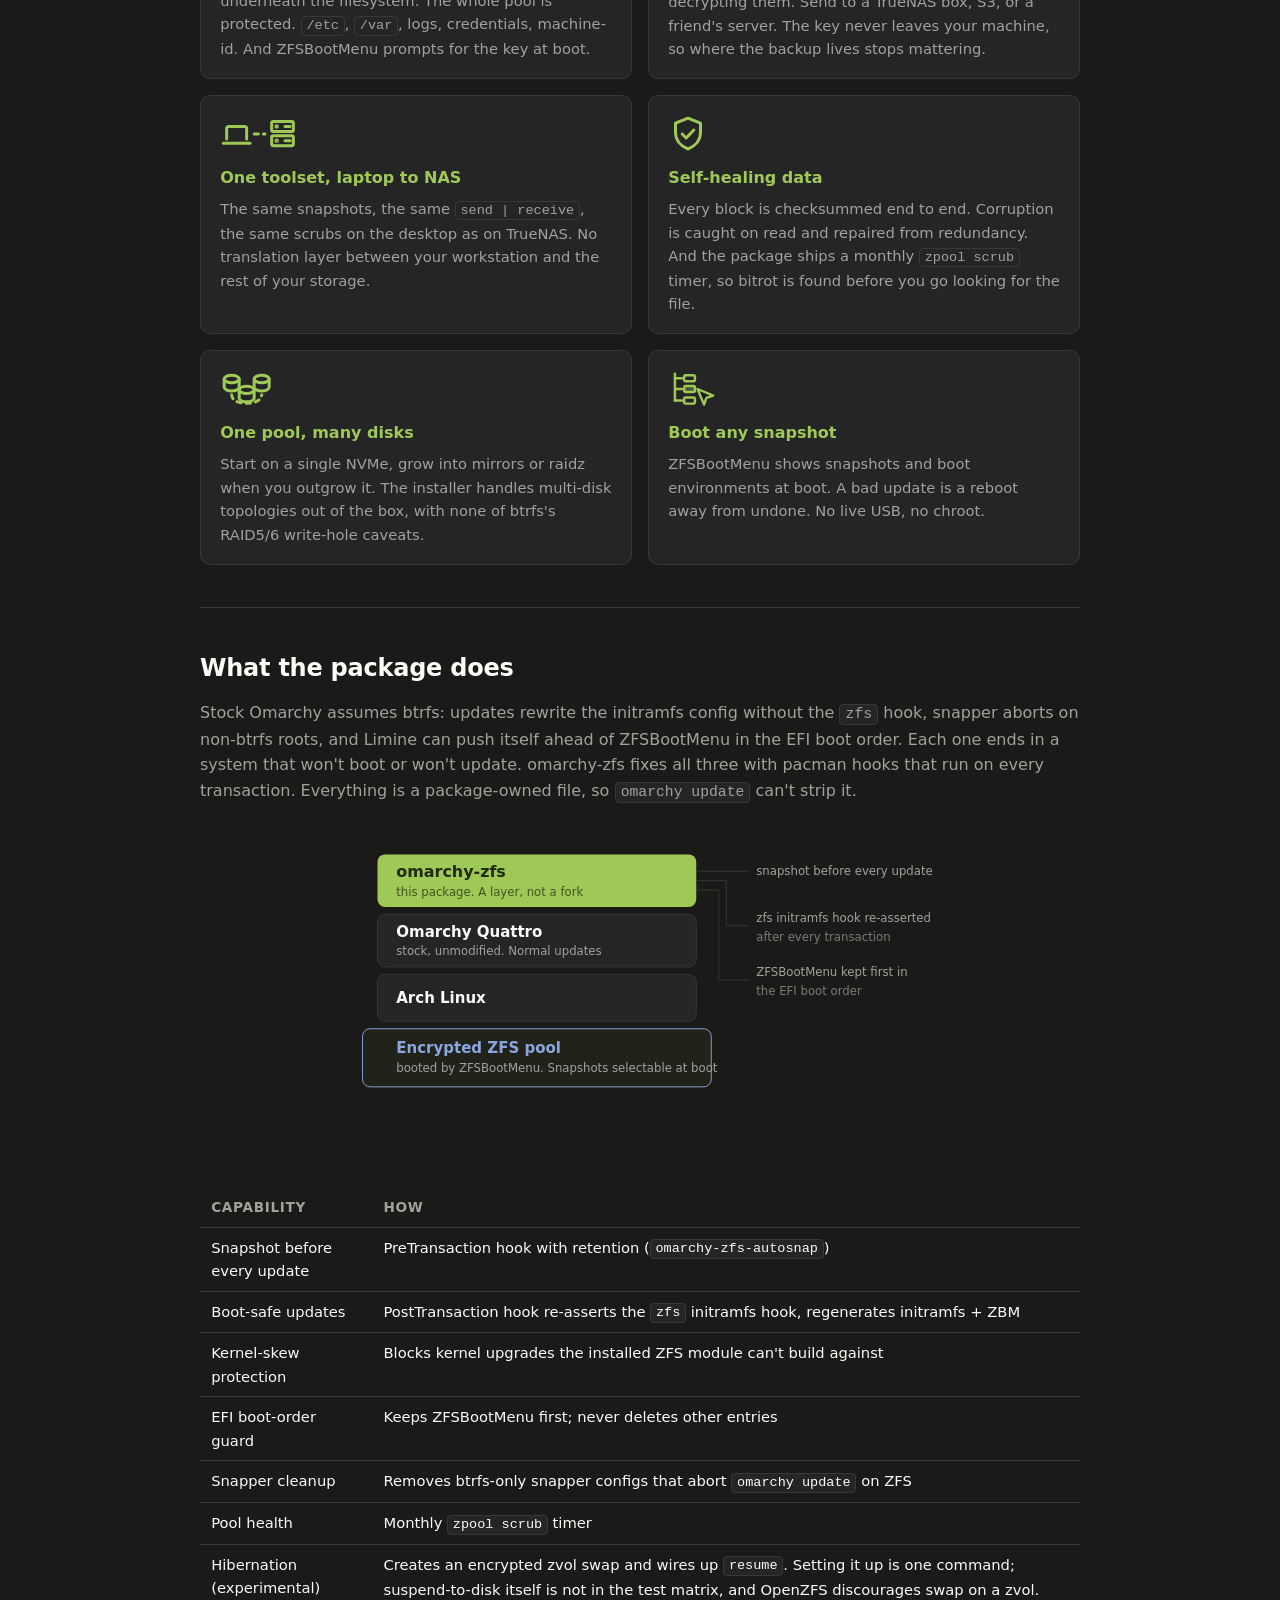
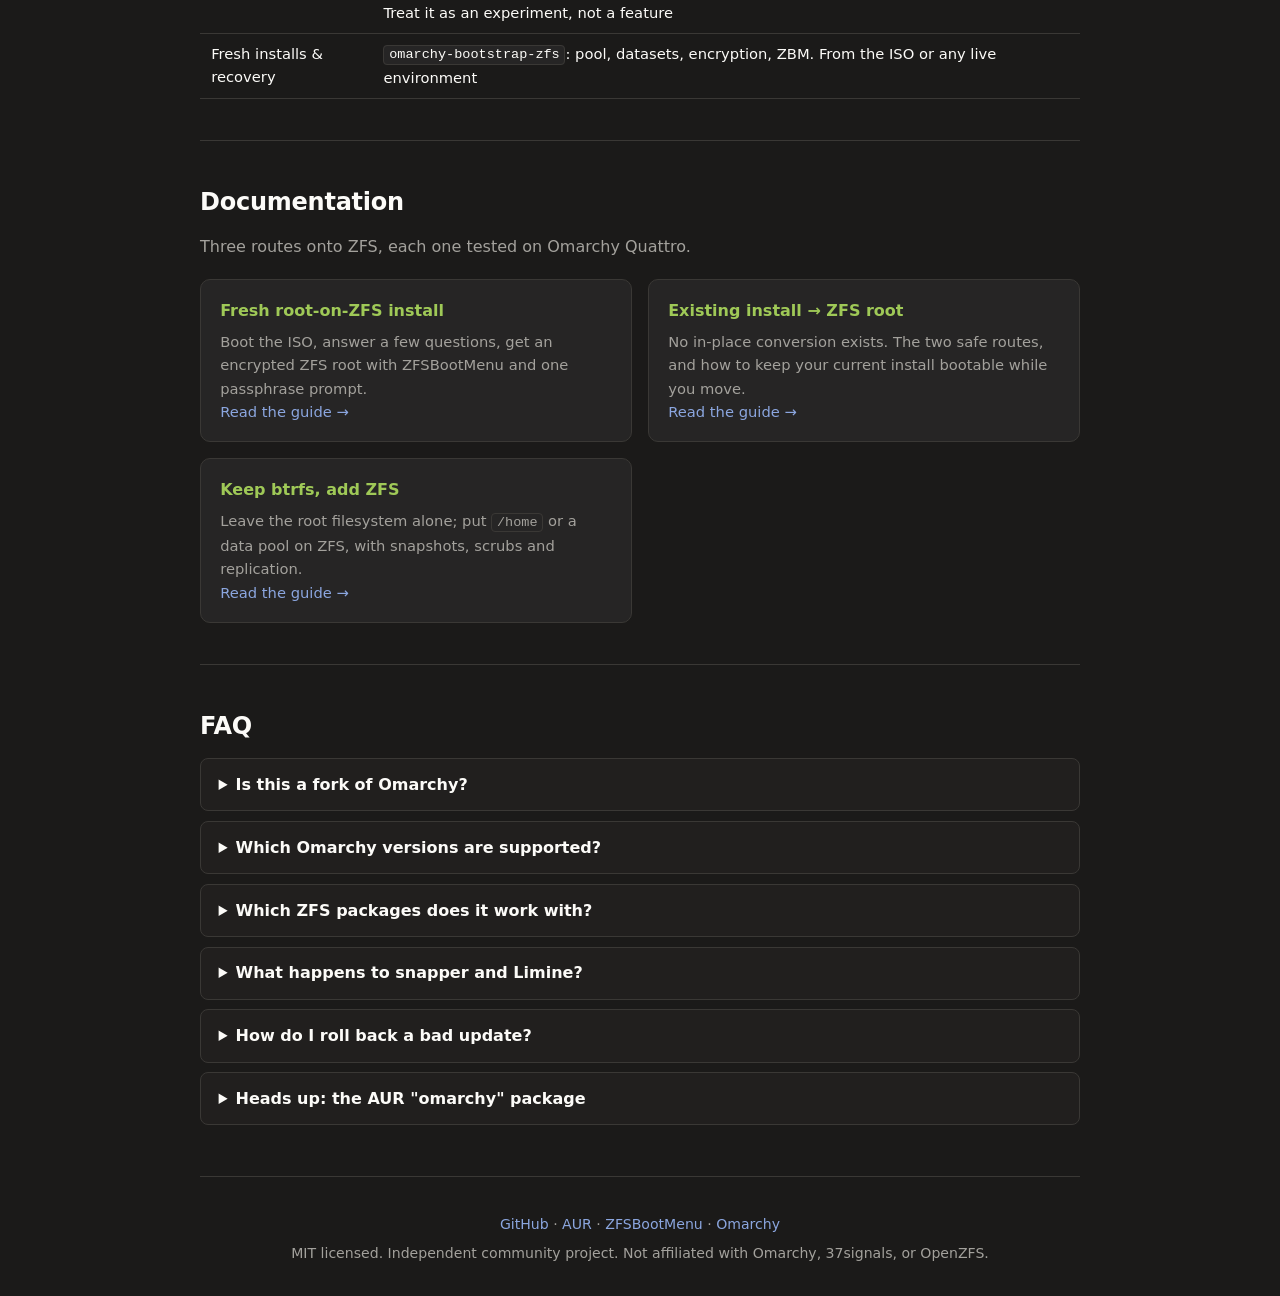
==== commit be5c96ac: "Label hibernation experimental The feature table claimed suspend-to-disk on a zvol swap with no cave" ====
--- a/index.html
+++ b/index.html
@@ -32,7 +32,7 @@
       "operatingSystem": "Arch Linux (Omarchy)",
       "softwareRequirements": "Omarchy Quattro (4.x) or later",
       "applicationCategory": "UtilitiesApplication",
-      "description": "Root-on-ZFS + ZFSBootMenu support layer for Omarchy Linux: pre-upgrade ZFS snapshots, self-healing pacman hooks, monthly scrubs, zvol-swap hibernation, and an installer ISO.",
+      "description": "Root-on-ZFS + ZFSBootMenu support layer for Omarchy Linux: pre-upgrade ZFS snapshots, self-healing pacman hooks, monthly scrubs, and an installer ISO.",
       "url": "https://omarchy-zfs.com/",
       "downloadUrl": "https://aur.archlinux.org/packages/omarchy-zfs",
       "softwareVersion": "1.0.1",
@@ -336,7 +336,7 @@
     <tr><td>EFI boot-order guard</td><td>Keeps ZFSBootMenu first; never deletes other entries</td></tr>
     <tr><td>Snapper cleanup</td><td>Removes btrfs-only snapper configs that abort <code>omarchy update</code> on ZFS</td></tr>
     <tr><td>Pool health</td><td>Monthly <code>zpool scrub</code> timer</td></tr>
-    <tr><td>Hibernation</td><td>Suspend-to-disk on a zvol swap</td></tr>
+    <tr><td>Hibernation <span class="dim">(experimental)</span></td><td>Creates an encrypted zvol swap and wires up <code>resume</code>. Setting it up is one command; suspend-to-disk itself is not in the test matrix, and OpenZFS discourages swap on a zvol. Treat it as an experiment, not a feature</td></tr>
     <tr><td>Fresh installs &amp; recovery</td><td><code>omarchy-bootstrap-zfs</code>: pool, datasets, encryption, ZBM. From the ISO or any live environment</td></tr>
   </table>
   </div>
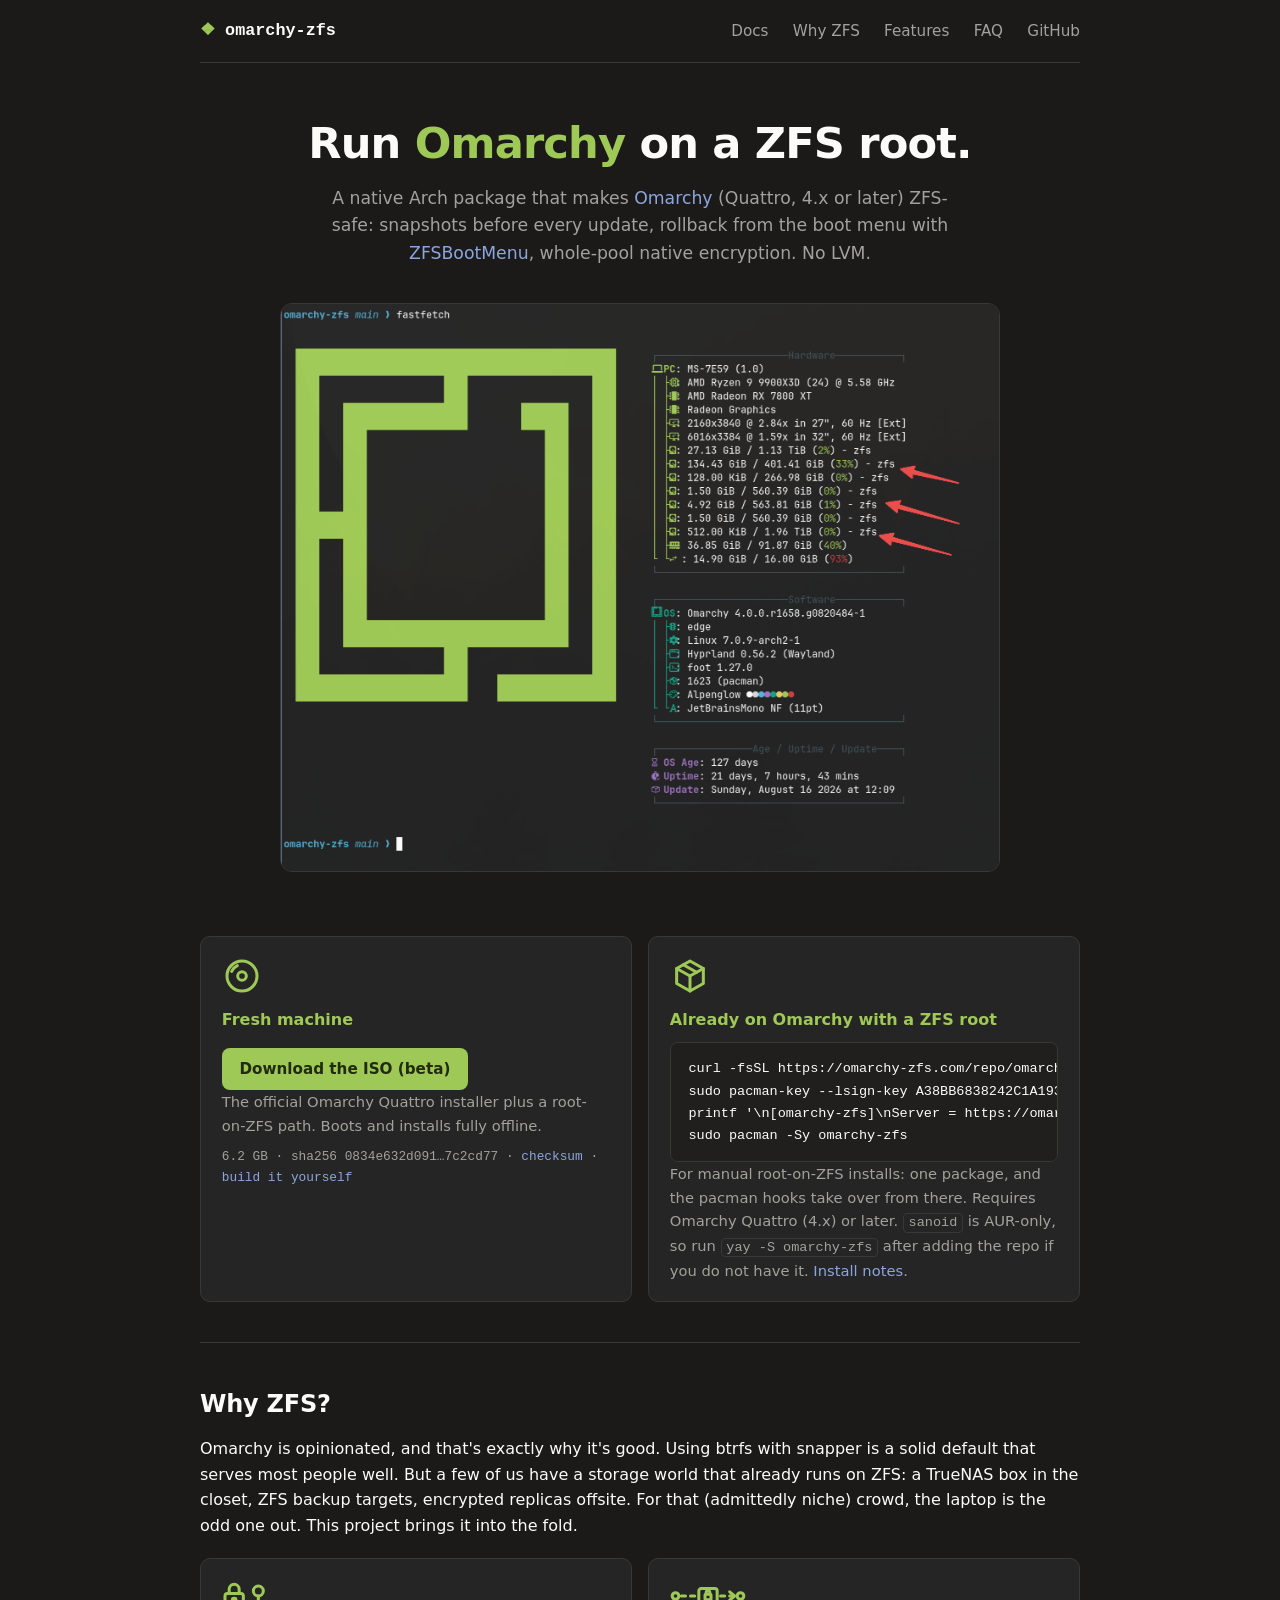
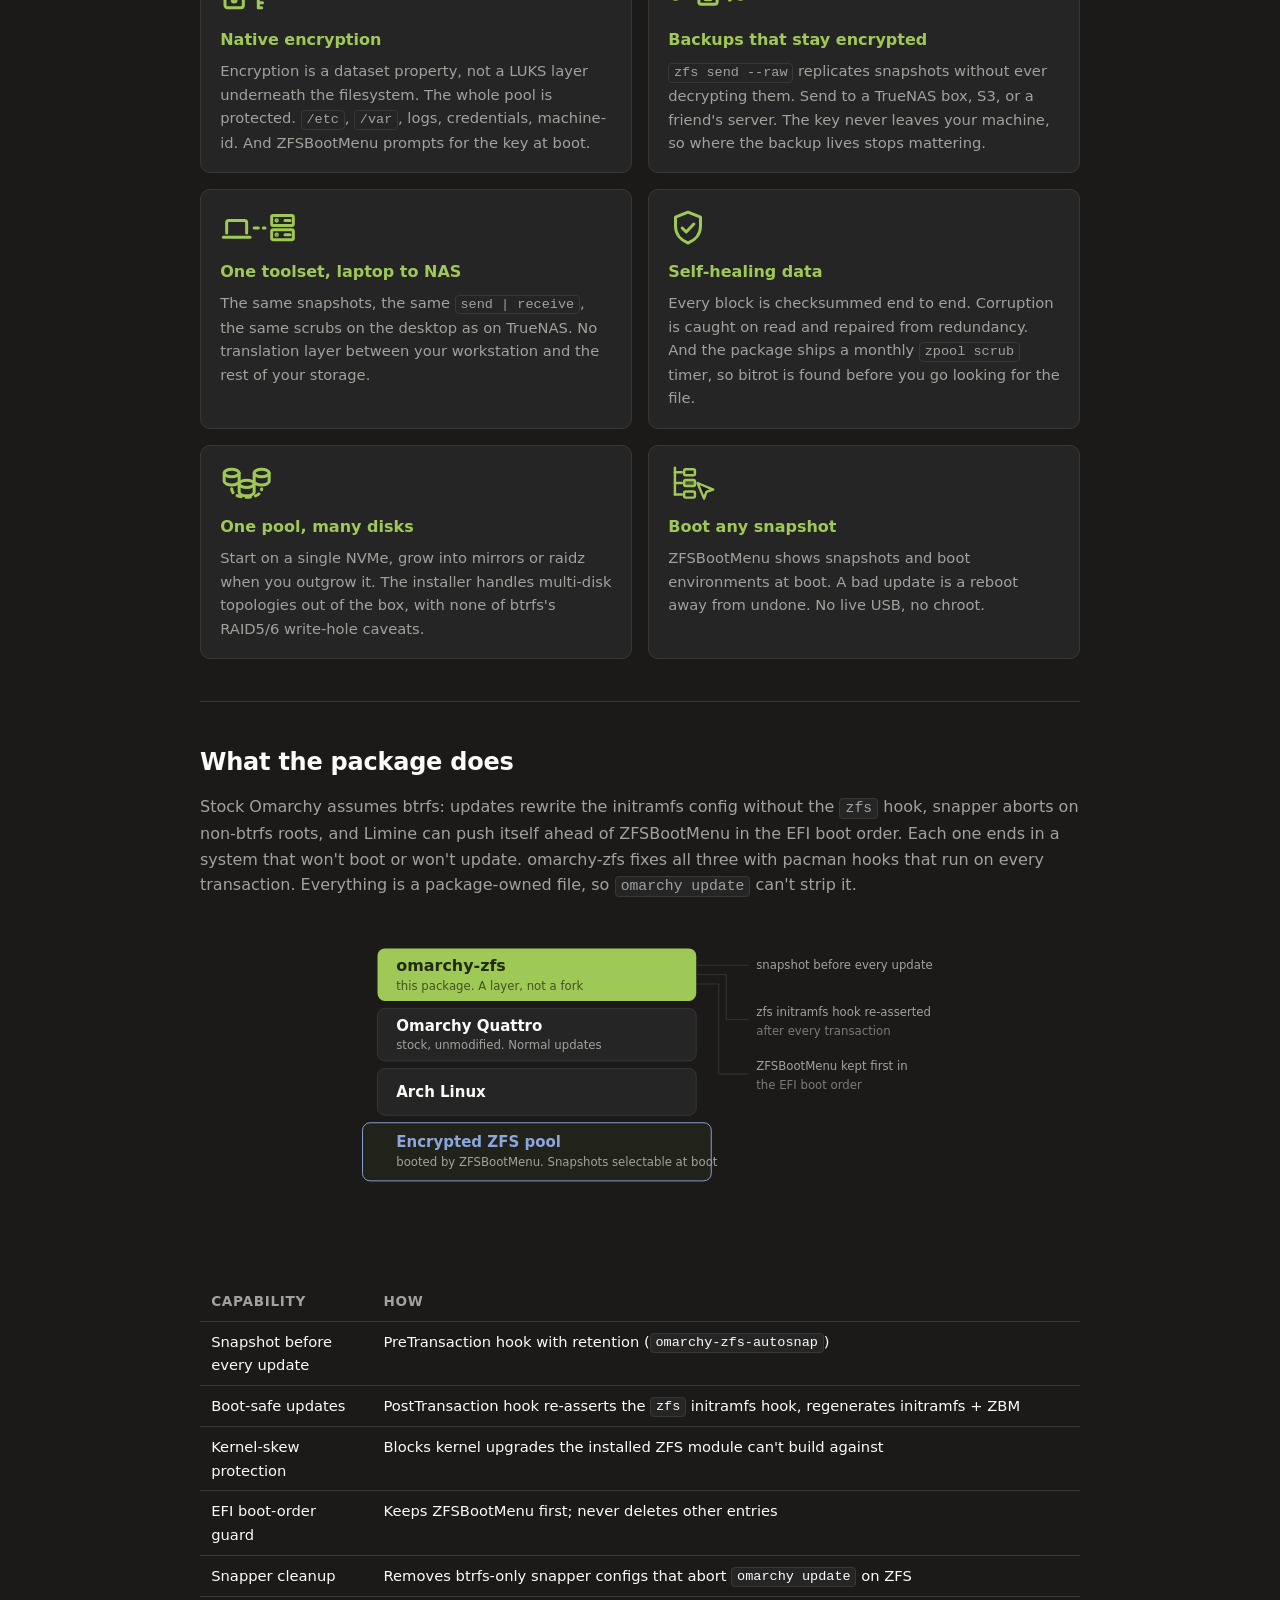
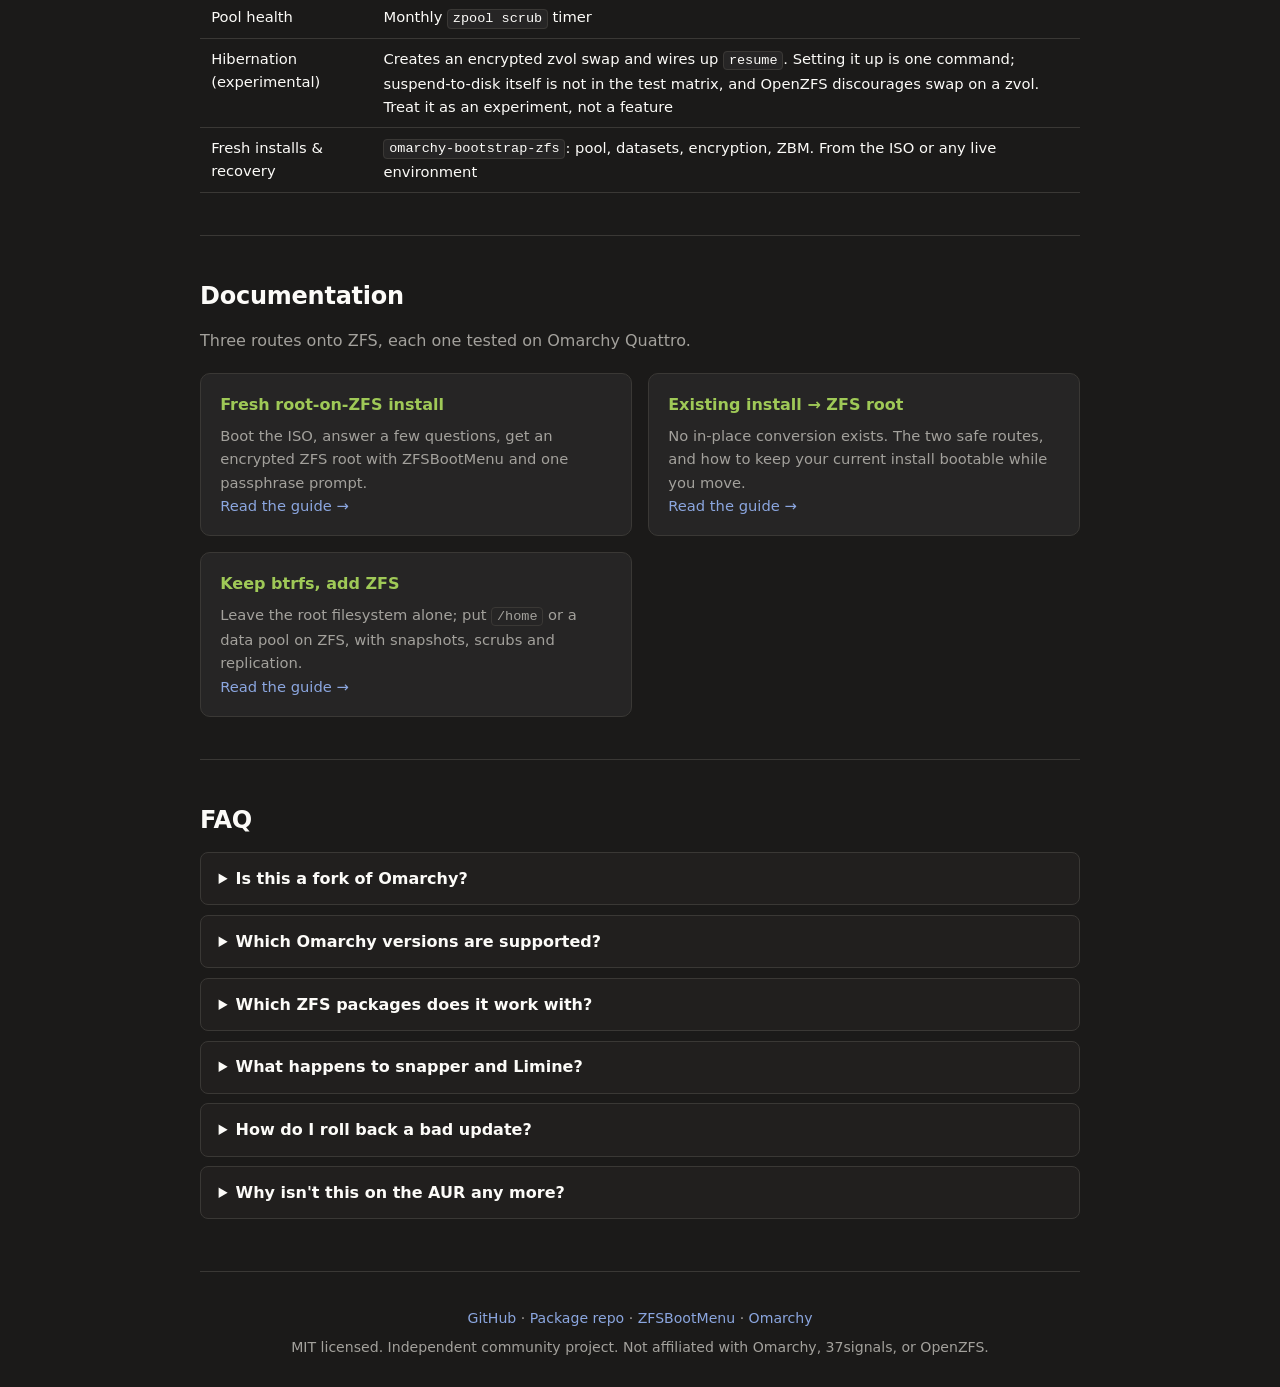
==== commit 815c6666: "Point installs at the signed pacman repo now that the AUR package is going away" ====
--- a/index.html
+++ b/index.html
@@ -11,7 +11,7 @@
 <meta property="og:type" content="website">
 <meta property="og:url" content="https://omarchy-zfs.com/">
 <meta property="og:title" content="omarchy-zfs. Root-on-ZFS + ZFSBootMenu for Omarchy Linux">
-<meta property="og:description" content="Run Omarchy on a ZFS root. Boot-safe updates, pre-upgrade snapshots, ZFSBootMenu rollback. AUR package + installer ISO.">
+<meta property="og:description" content="Run Omarchy on a ZFS root. Boot-safe updates, pre-upgrade snapshots, ZFSBootMenu rollback. Signed pacman repo + installer ISO.">
 <meta property="og:site_name" content="omarchy-zfs">
 <meta property="og:image" content="https://omarchy-zfs.com/assets/fastfetch-zfs.png">
 <meta property="og:image:width" content="1694">
@@ -20,7 +20,7 @@
 <meta name="twitter:card" content="summary_large_image">
 <meta name="twitter:image" content="https://omarchy-zfs.com/assets/fastfetch-zfs.png">
 <meta name="twitter:title" content="omarchy-zfs. Root-on-ZFS + ZFSBootMenu for Omarchy Linux">
-<meta name="twitter:description" content="Run Omarchy on a ZFS root. Boot-safe updates, pre-upgrade snapshots, ZFSBootMenu rollback. AUR package + installer ISO.">
+<meta name="twitter:description" content="Run Omarchy on a ZFS root. Boot-safe updates, pre-upgrade snapshots, ZFSBootMenu rollback. Signed pacman repo + installer ISO.">
 
 <script type="application/ld+json">
 {
@@ -34,14 +34,13 @@
       "applicationCategory": "UtilitiesApplication",
       "description": "Root-on-ZFS + ZFSBootMenu support layer for Omarchy Linux: pre-upgrade ZFS snapshots, self-healing pacman hooks, monthly scrubs, and an installer ISO.",
       "url": "https://omarchy-zfs.com/",
-      "downloadUrl": "https://aur.archlinux.org/packages/omarchy-zfs",
-      "softwareVersion": "1.0.1",
+      "downloadUrl": "https://omarchy-zfs.com/repo/any",
+      "softwareVersion": "1.1.5",
       "license": "https://opensource.org/license/mit",
       "offers": { "@type": "Offer", "price": "0", "priceCurrency": "USD" },
       "author": { "@type": "Person", "name": "Pete Jackson", "url": "https://github.com/peteonrails" },
       "sameAs": [
-        "https://github.com/peteonrails/omarchy-zfs",
-        "https://aur.archlinux.org/packages/omarchy-zfs"
+        "https://github.com/peteonrails/omarchy-zfs"
       ]
     },
     {
@@ -70,7 +69,7 @@
         {
           "@type": "Question",
           "name": "How do I install omarchy-zfs?",
-          "acceptedAnswer": { "@type": "Answer", "text": "On an existing Omarchy system whose root is already ZFS: yay -S omarchy-zfs. For a fresh machine, boot the omarchy-zfs ISO and choose the ZFS install path." }
+          "acceptedAnswer": { "@type": "Answer", "text": "On an existing Omarchy system whose root is already ZFS: add the signed omarchy-zfs pacman repo from omarchy-zfs.com and pacman -Sy omarchy-zfs. For a fresh machine, boot the omarchy-zfs ISO and choose the ZFS install path." }
         },
         {
           "@type": "Question",
@@ -187,10 +186,14 @@
       <path d="M4 7.5l8 4.5 8-4.5"/><path d="M12 12v9"/><path d="M8 5.25l8 4.5"/>
     </svg>
     <h2>Already on Omarchy with a ZFS root</h2>
-    <pre><code>yay -S omarchy-zfs</code></pre>
+    <pre><code>curl -fsSL https://omarchy-zfs.com/repo/omarchy-zfs.gpg | sudo pacman-key --add -
+sudo pacman-key --lsign-key A38BB6838242C1A193FF7D481360E72C018F296D
+printf '\n[omarchy-zfs]\nServer = https://omarchy-zfs.com/repo/any\n' | sudo tee -a /etc/pacman.conf
+sudo pacman -Sy omarchy-zfs</code></pre>
     <p>For manual root-on-ZFS installs: one package, and the pacman hooks take over from there.
-    Requires Omarchy Quattro (4.x) or later.
-    <a href="https://aur.archlinux.org/packages/omarchy-zfs">AUR page</a>.</p>
+    Requires Omarchy Quattro (4.x) or later. <code>sanoid</code> is AUR-only, so run
+    <code>yay -S omarchy-zfs</code> after adding the repo if you do not have it.
+    <a href="https://github.com/peteonrails/omarchy-zfs#install">Install notes</a>.</p>
   </div>
 </div>
 
@@ -398,17 +401,18 @@
     <code>omarchy-zfs-snapshot restore</code>.</p></div>
   </details>
   <details>
-    <summary>Heads up: the AUR "omarchy" package</summary>
-    <div><p>The AUR package named <code>omarchy</code> is an unrelated third-party placeholder.
-    The real dependency is the official package from <code>pkgs.omarchy.org</code>, already on
-    every Omarchy system. Don't build the placeholder.</p></div>
+    <summary>Why isn't this on the AUR any more?</summary>
+    <div><p>The AUR removed it in October 2026 because it requires Omarchy at runtime, and
+    Omarchy itself ships only from a third-party repo, so the package does not work on
+    vanilla Arch. The rule is fair. It now ships from this site's signed pacman repo, which
+    is the honest home for a package that already assumes one third-party repo.</p></div>
   </details>
 </section>
 </main>
 
 <footer>
   <p><a href="https://github.com/peteonrails/omarchy-zfs">GitHub</a> ·
-     <a href="https://aur.archlinux.org/packages/omarchy-zfs">AUR</a> ·
+     <a href="https://omarchy-zfs.com/repo/any">Package repo</a> ·
      <a href="https://zfsbootmenu.org/">ZFSBootMenu</a> ·
      <a href="https://omarchy.org">Omarchy</a></p>
   <p>MIT licensed. Independent community project. Not affiliated with Omarchy, 37signals, or OpenZFS.</p>
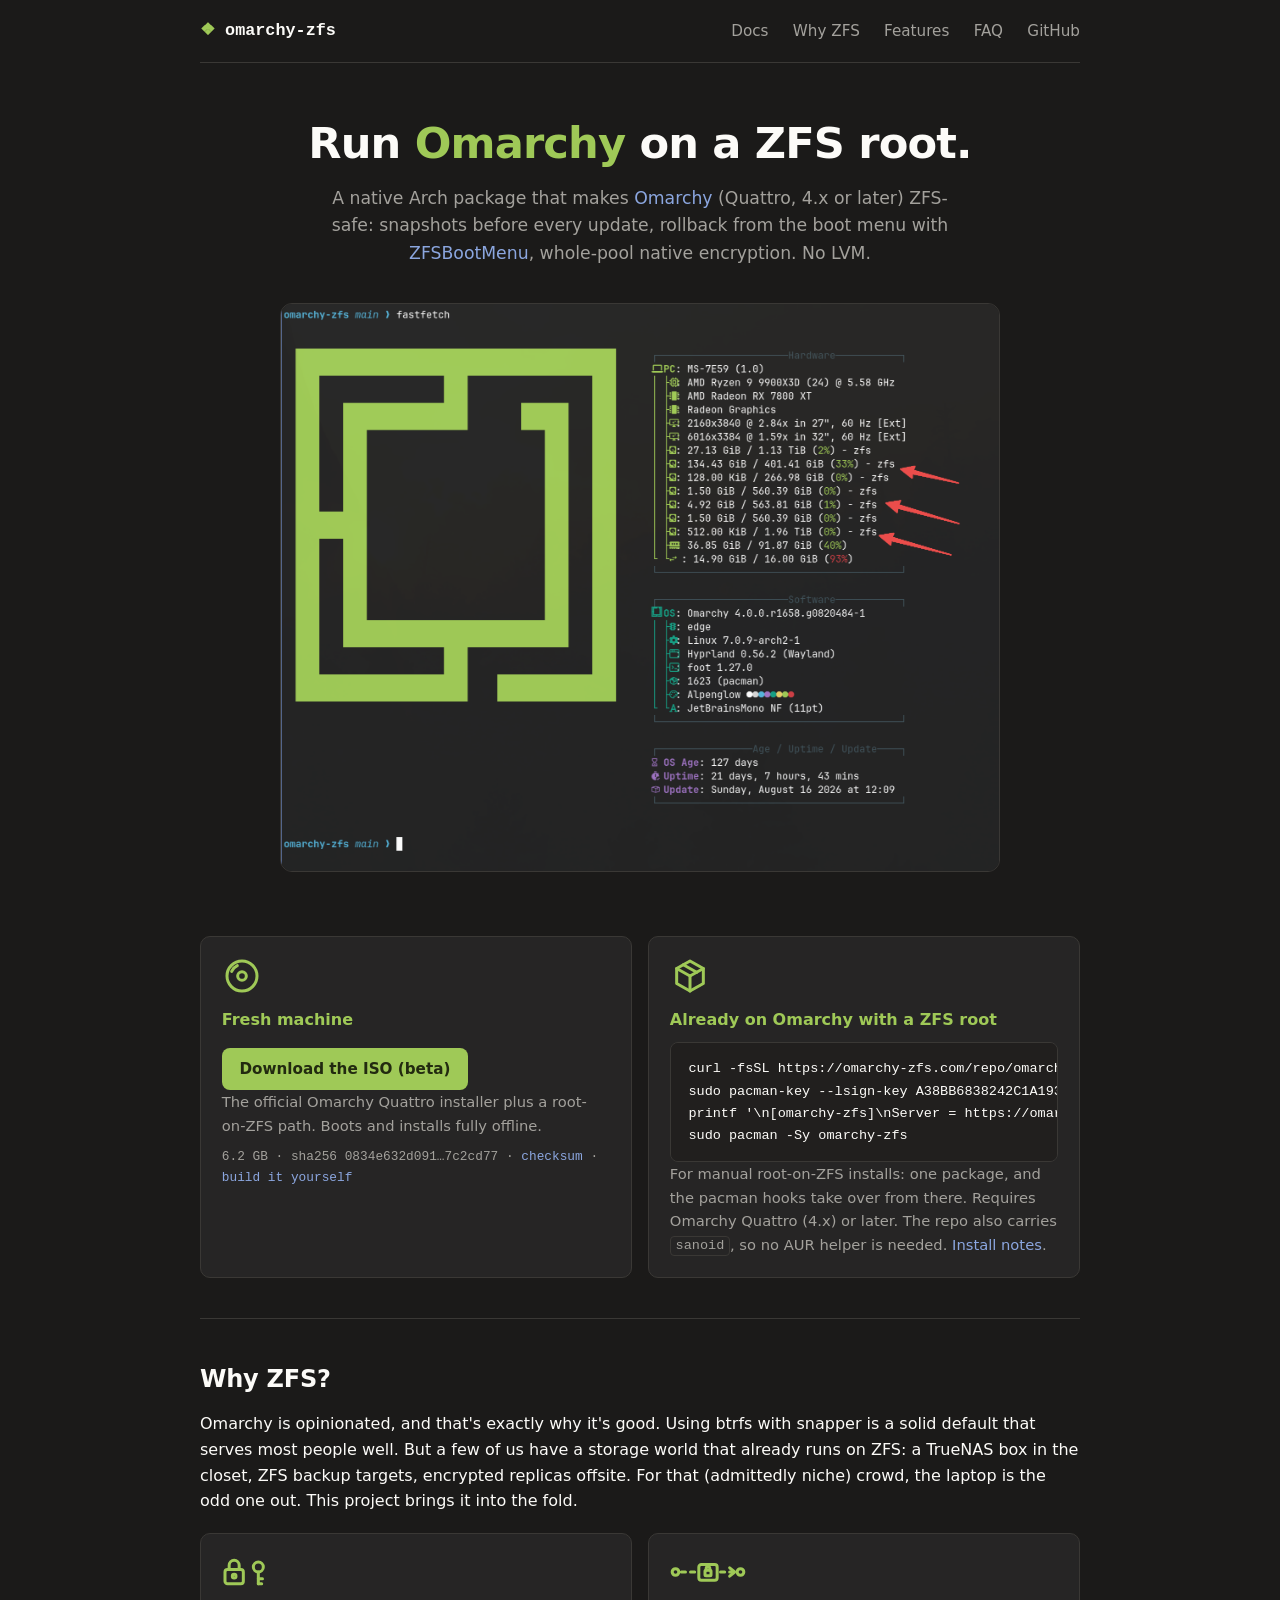
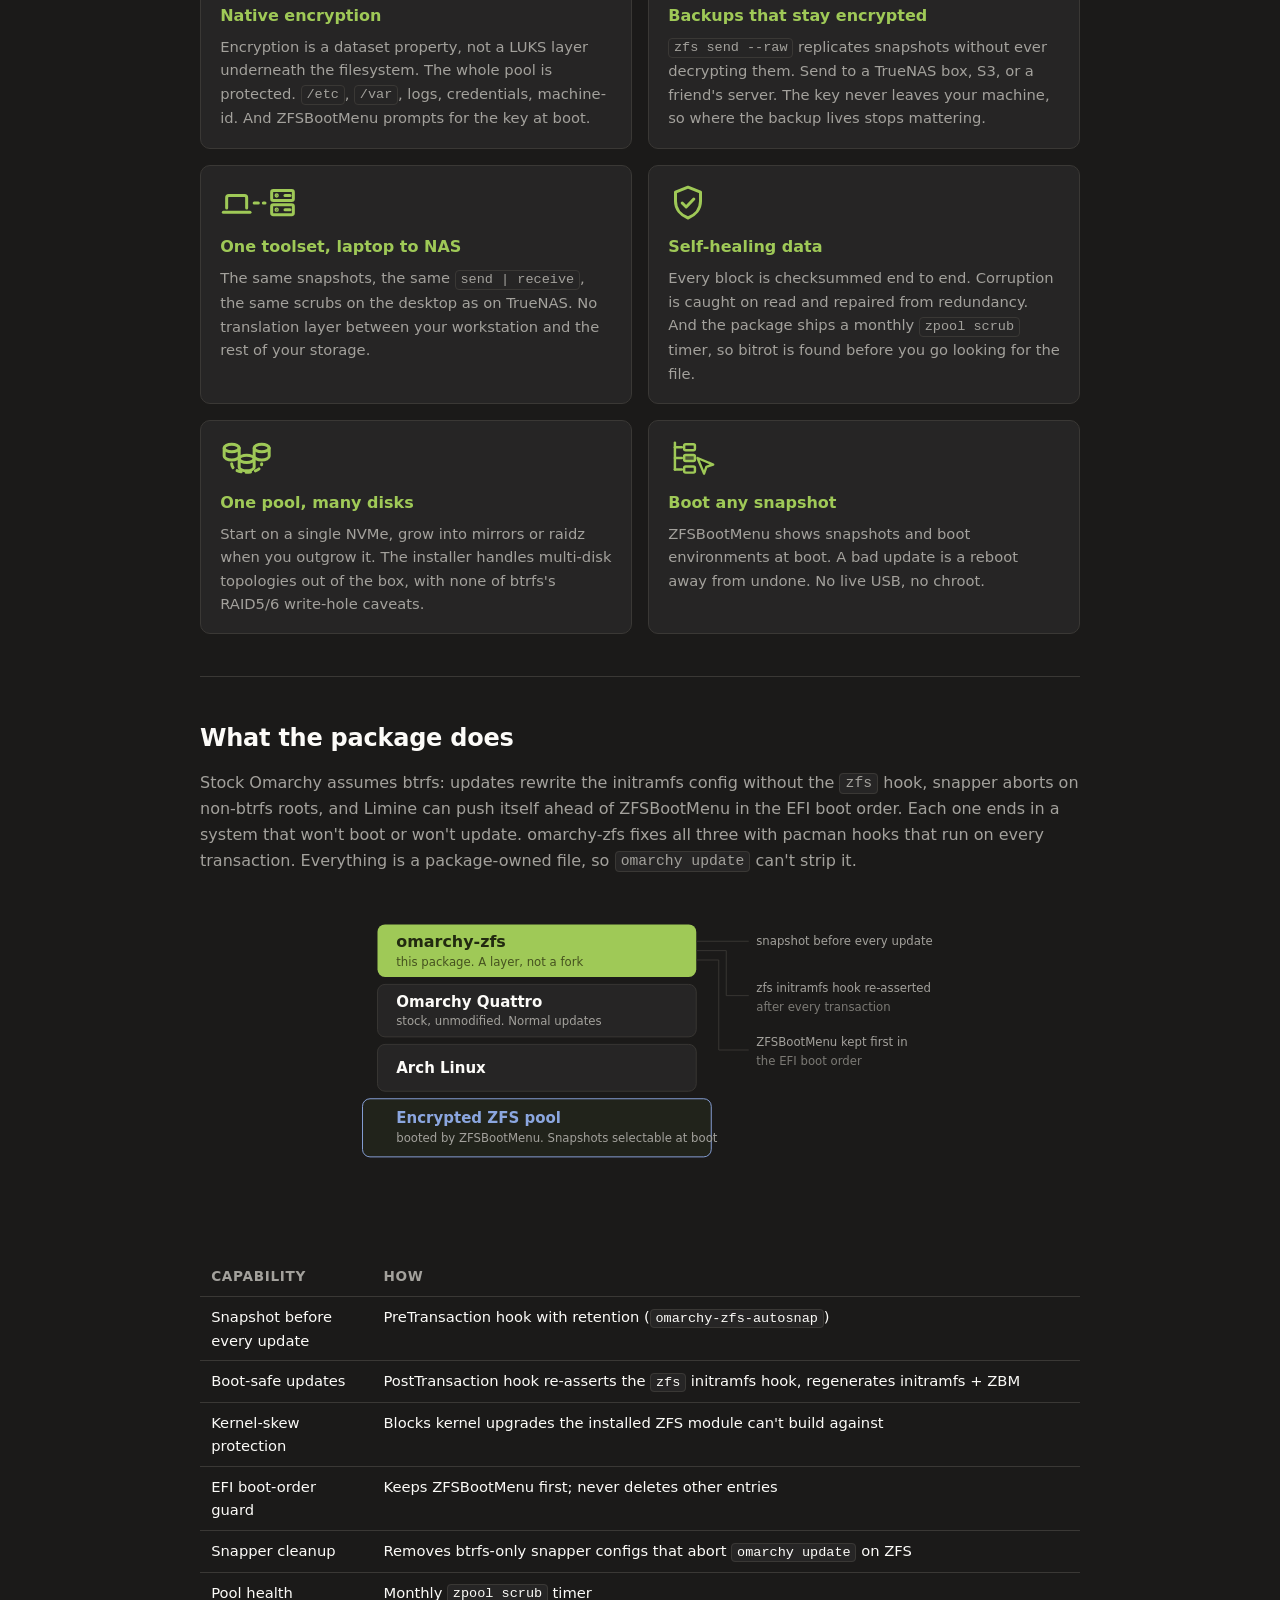
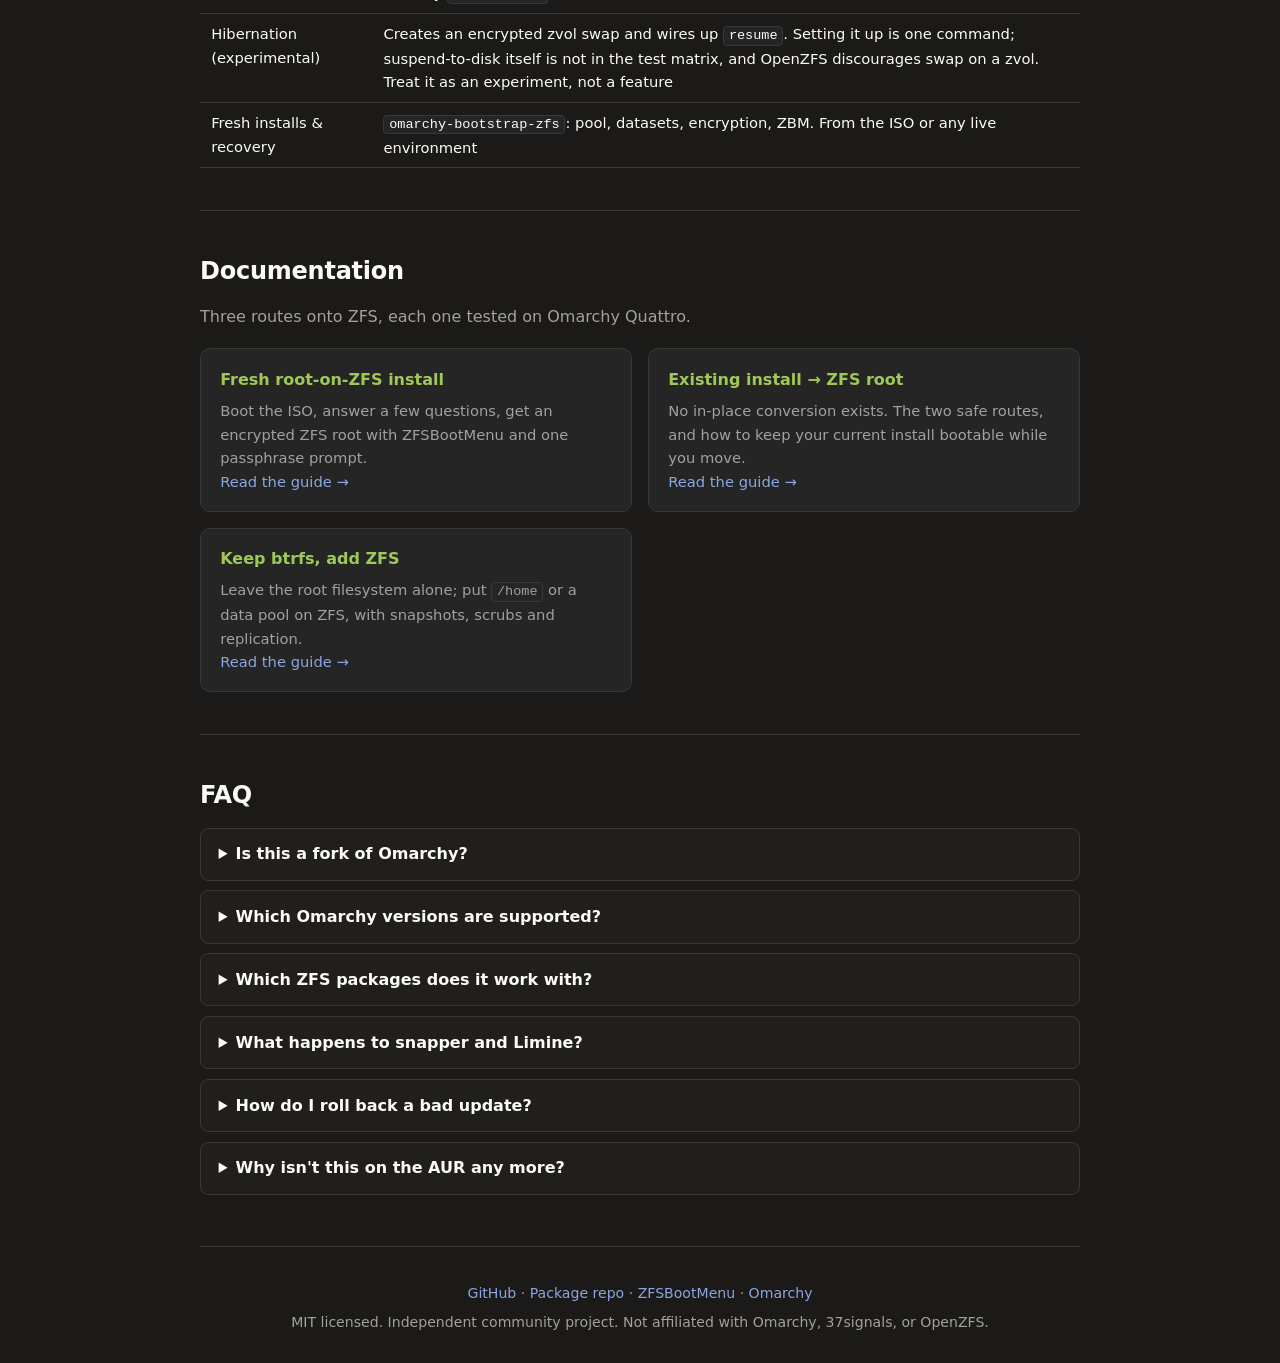
==== commit 7fc31748: "Drop the yay caveat now that the repo carries sanoid" ====
--- a/index.html
+++ b/index.html
@@ -191,8 +191,8 @@
 printf '\n[omarchy-zfs]\nServer = https://omarchy-zfs.com/repo/any\n' | sudo tee -a /etc/pacman.conf
 sudo pacman -Sy omarchy-zfs</code></pre>
     <p>For manual root-on-ZFS installs: one package, and the pacman hooks take over from there.
-    Requires Omarchy Quattro (4.x) or later. <code>sanoid</code> is AUR-only, so run
-    <code>yay -S omarchy-zfs</code> after adding the repo if you do not have it.
+    Requires Omarchy Quattro (4.x) or later. The repo also carries <code>sanoid</code>, so
+    no AUR helper is needed.
     <a href="https://github.com/peteonrails/omarchy-zfs#install">Install notes</a>.</p>
   </div>
 </div>
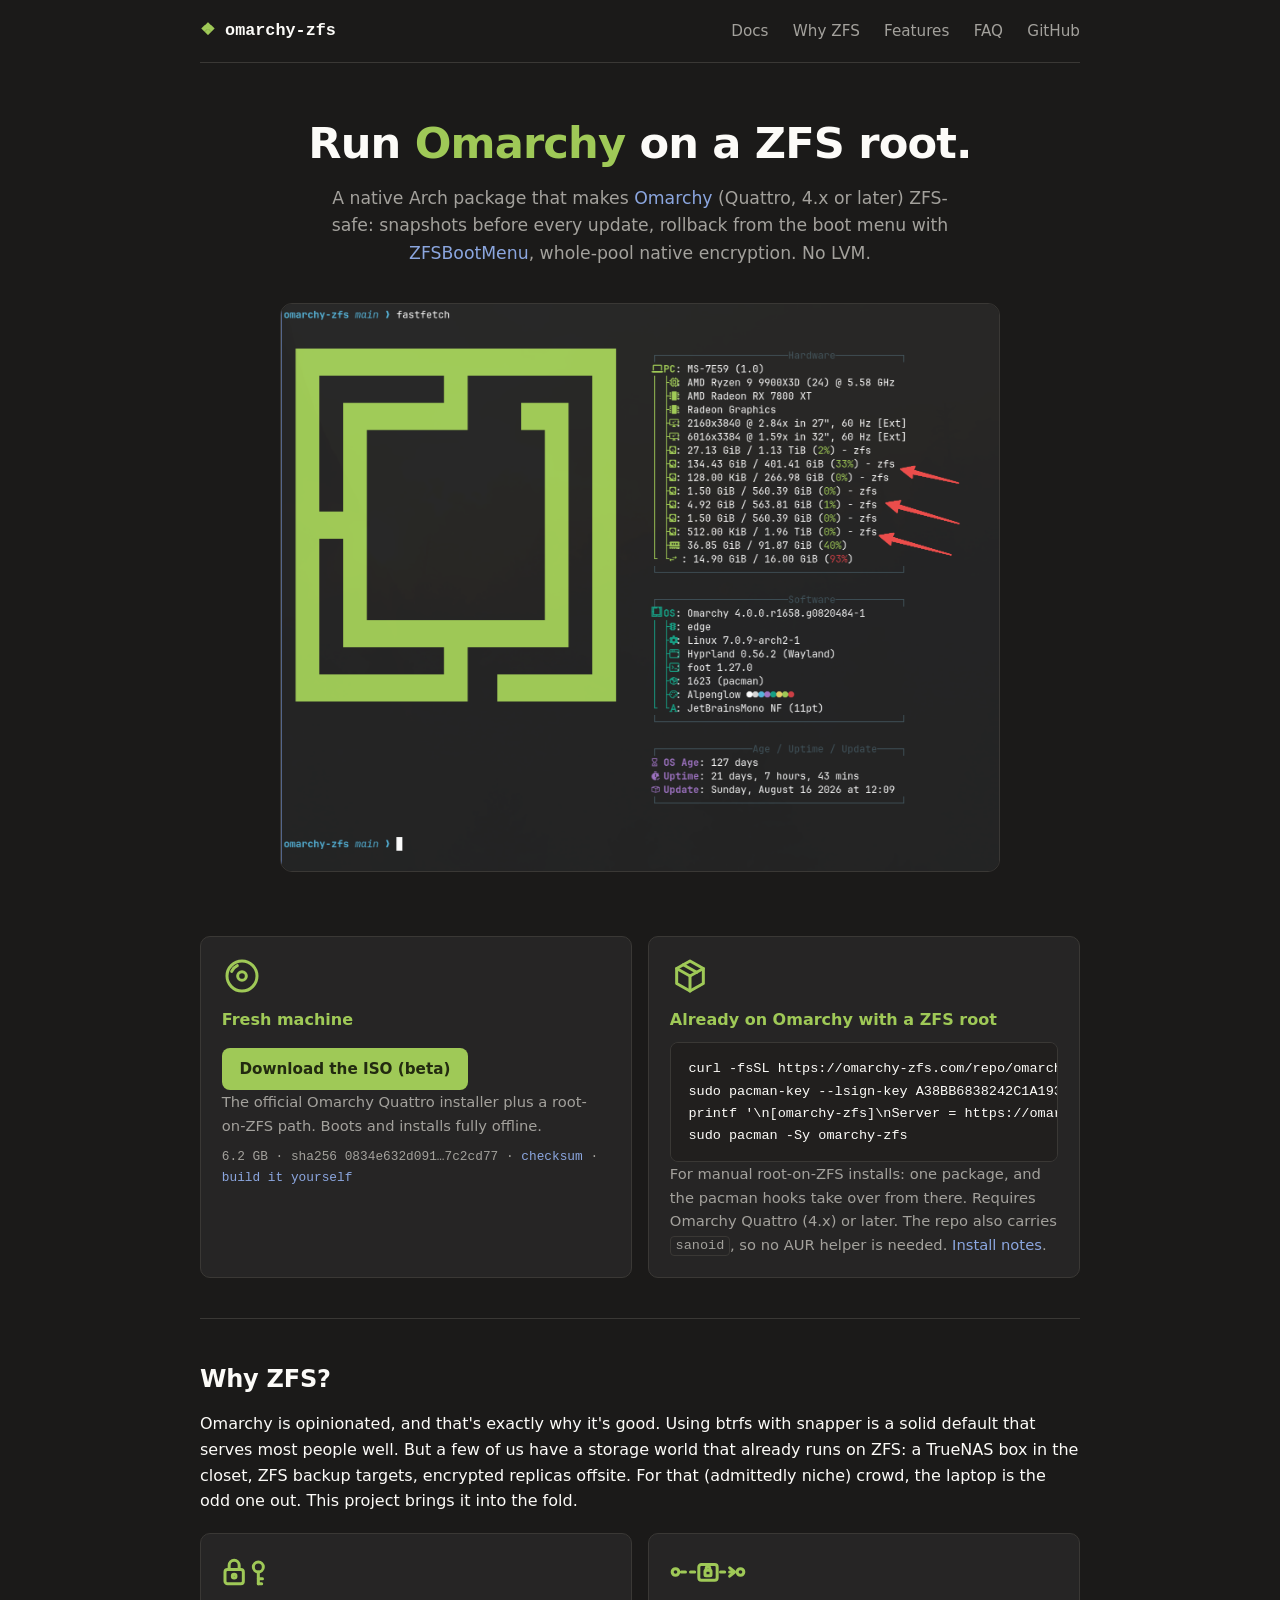
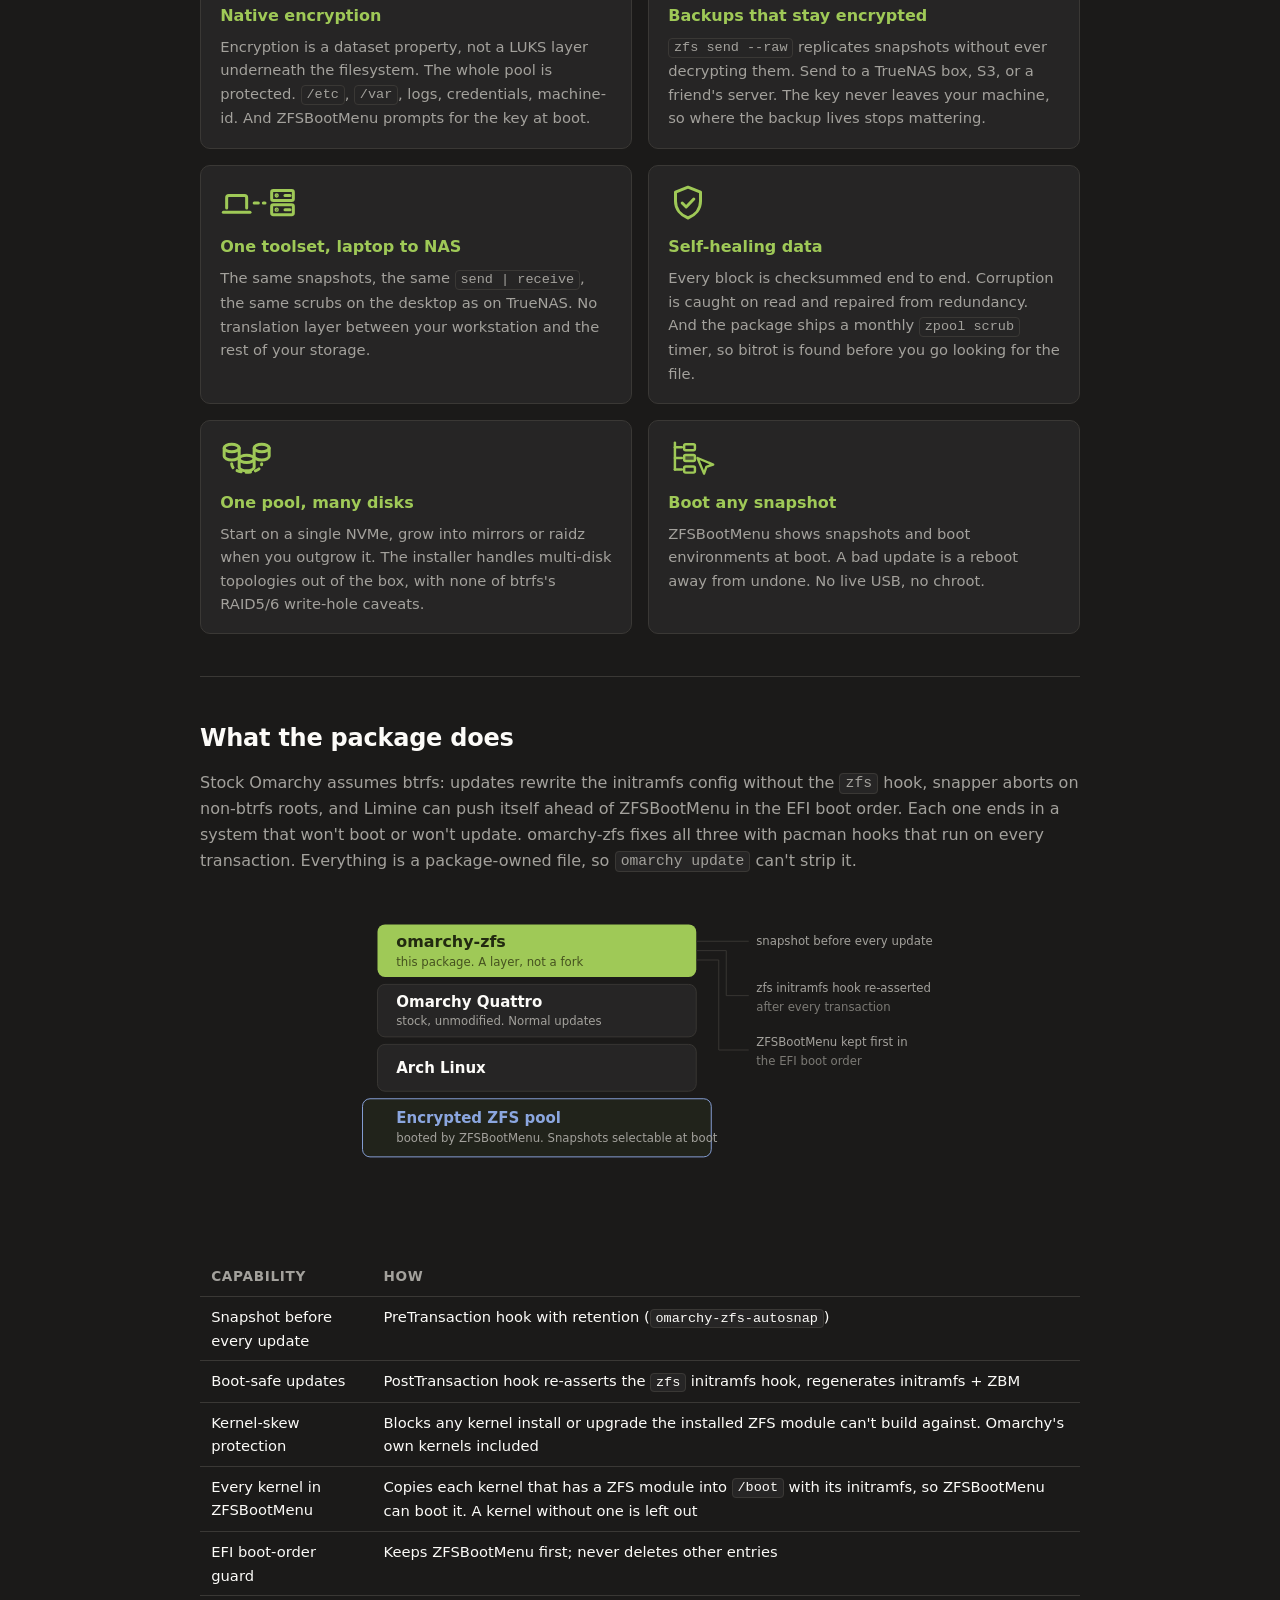
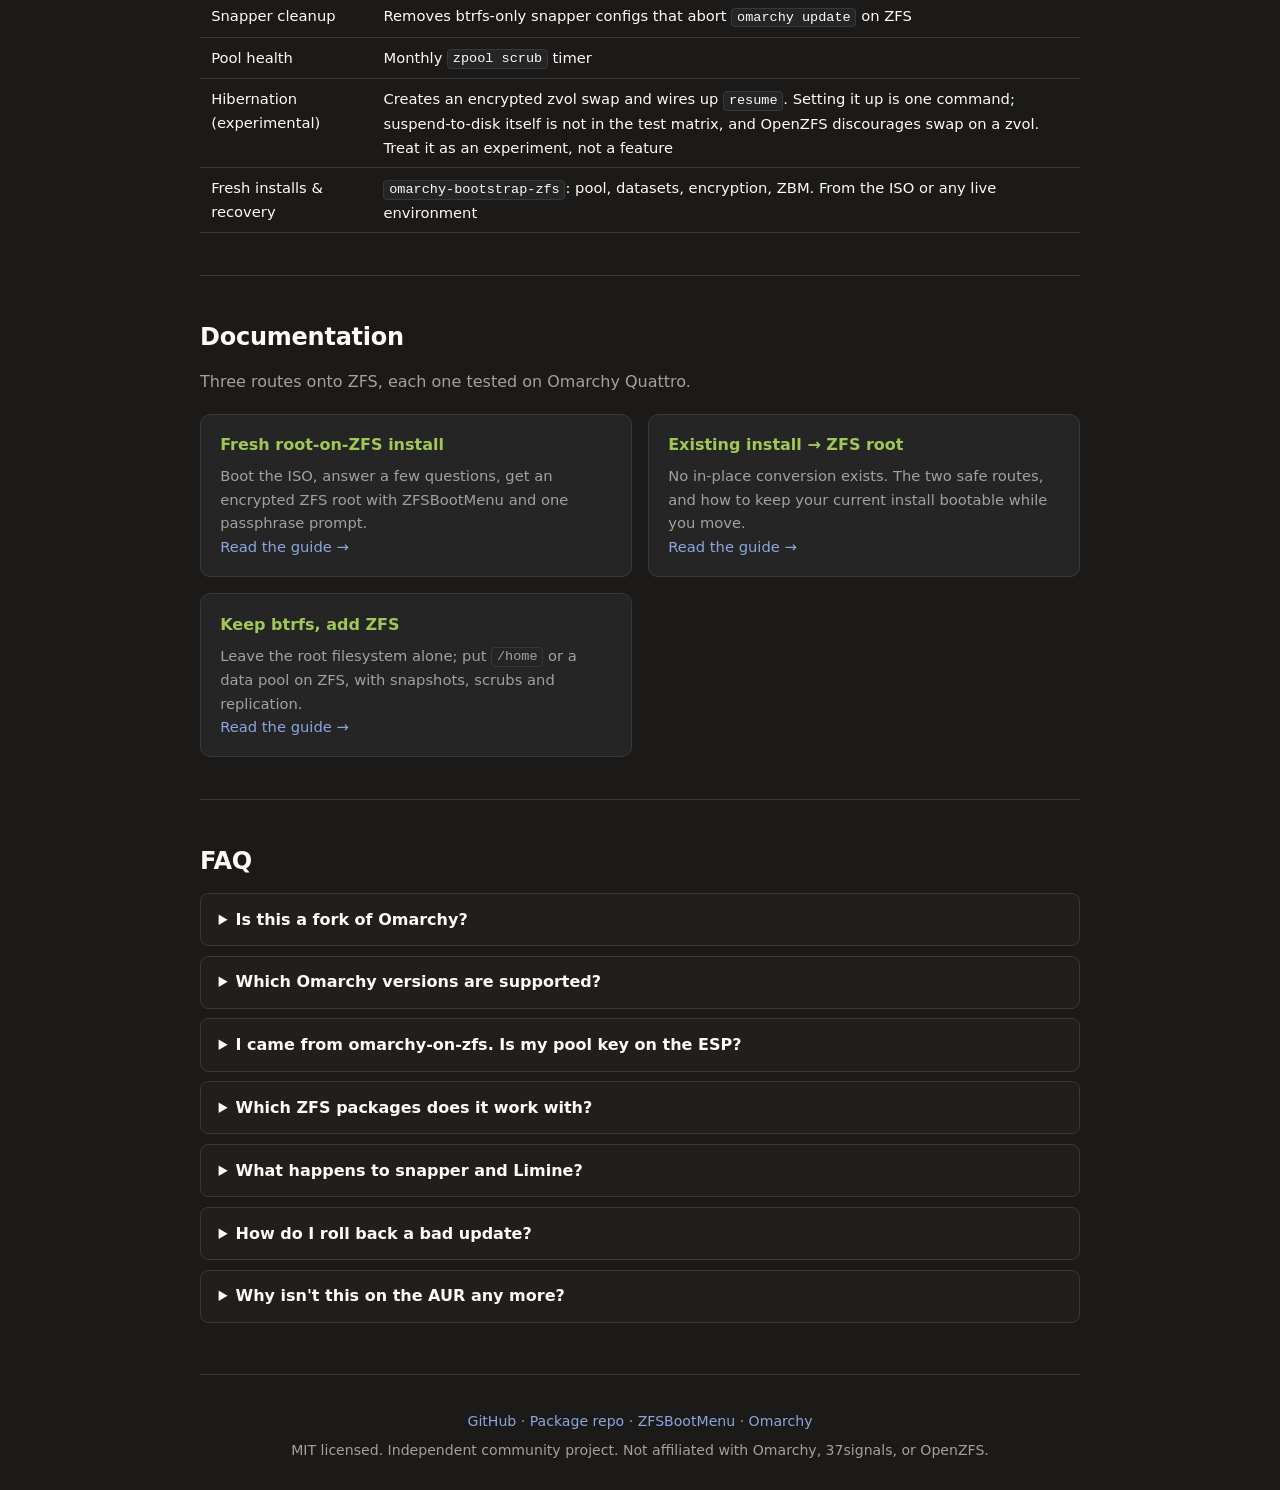
==== commit 5c5f36d3: "Document Omarchy 4.5 support and the fork's pool-key leak 1.2.0 stages linux-omarchy for ZFSBootMenu" ====
--- a/index.html
+++ b/index.html
@@ -35,7 +35,7 @@
       "description": "Root-on-ZFS + ZFSBootMenu support layer for Omarchy Linux: pre-upgrade ZFS snapshots, self-healing pacman hooks, monthly scrubs, and an installer ISO.",
       "url": "https://omarchy-zfs.com/",
       "downloadUrl": "https://omarchy-zfs.com/repo/any",
-      "softwareVersion": "1.1.5",
+      "softwareVersion": "1.2.1",
       "license": "https://opensource.org/license/mit",
       "offers": { "@type": "Offer", "price": "0", "priceCurrency": "USD" },
       "author": { "@type": "Person", "name": "Pete Jackson", "url": "https://github.com/peteonrails" },
@@ -335,7 +335,8 @@
     <tr><th>Capability</th><th>How</th></tr>
     <tr><td>Snapshot before every update</td><td>PreTransaction hook with retention (<code>omarchy-zfs-autosnap</code>)</td></tr>
     <tr><td>Boot-safe updates</td><td>PostTransaction hook re-asserts the <code>zfs</code> initramfs hook, regenerates initramfs + ZBM</td></tr>
-    <tr><td>Kernel-skew protection</td><td>Blocks kernel upgrades the installed ZFS module can't build against</td></tr>
+    <tr><td>Kernel-skew protection</td><td>Blocks any kernel install or upgrade the installed ZFS module can't build against. Omarchy's own kernels included</td></tr>
+    <tr><td>Every kernel in ZFSBootMenu</td><td>Copies each kernel that has a ZFS module into <code>/boot</code> with its initramfs, so ZFSBootMenu can boot it. A kernel without one is left out</td></tr>
     <tr><td>EFI boot-order guard</td><td>Keeps ZFSBootMenu first; never deletes other entries</td></tr>
     <tr><td>Snapper cleanup</td><td>Removes btrfs-only snapper configs that abort <code>omarchy update</code> on ZFS</td></tr>
     <tr><td>Pool health</td><td>Monthly <code>zpool scrub</code> timer</td></tr>
@@ -381,7 +382,25 @@
     <summary>Which Omarchy versions are supported?</summary>
     <div><p>Omarchy Quattro (4.x) and later. The releases served entirely from Arch
     packages, which is what makes a clean support layer possible. Earlier Omarchy
-    versions used a different install model and aren't supported.</p></div>
+    versions used a different install model and aren't supported.</p>
+    <p>Omarchy 4.5 installs its own kernel, <code>linux-omarchy</code>, and makes it the default.
+    It's a 7.2 kernel. You need omarchy-zfs 1.2.0 or later and OpenZFS 2.4.4 or later, the first
+    release that builds for 7.2. Update ZFS on its own, then run <code>omarchy update</code>:</p>
+    <pre><code>yay -S aur/zfs-dkms aur/zfs-utils</code></pre>
+    <p>Keep the <code>aur/</code> prefix. <code>[archzfs]</code> still serves 2.3.3, and pacman and
+    yay both prefer it. After the update ZFSBootMenu boots <code>linux-omarchy</code> by default,
+    and the stock kernel stays in its menu.</p></div>
+  </details>
+  <details>
+    <summary>I came from omarchy-on-zfs. Is my pool key on the ESP?</summary>
+    <div><p>It was, until 1.2.0. The fork wrote a mkinitcpio drop-in that put the pool keyfile in
+    every initramfs, including the Limine UKI on the ESP. The ESP isn't encrypted. Anyone holding
+    the disk could read the key out of it.</p>
+    <p>1.2.0 removes the drop-in, rebuilds the Limine images, and checks inside every UKI on every
+    refresh after that. I found it on my own workstation, where it had been sitting since April.</p>
+    <p>Did the disk ever leave your hands? Then change the pool passphrase with
+    <code>zfs change-key</code>, and run <code>omarchy-refresh-zbm</code> so the image inside the
+    pool carries the new one. If it never left your house, that part is your call.</p></div>
   </details>
   <details>
     <summary>Which ZFS packages does it work with?</summary>
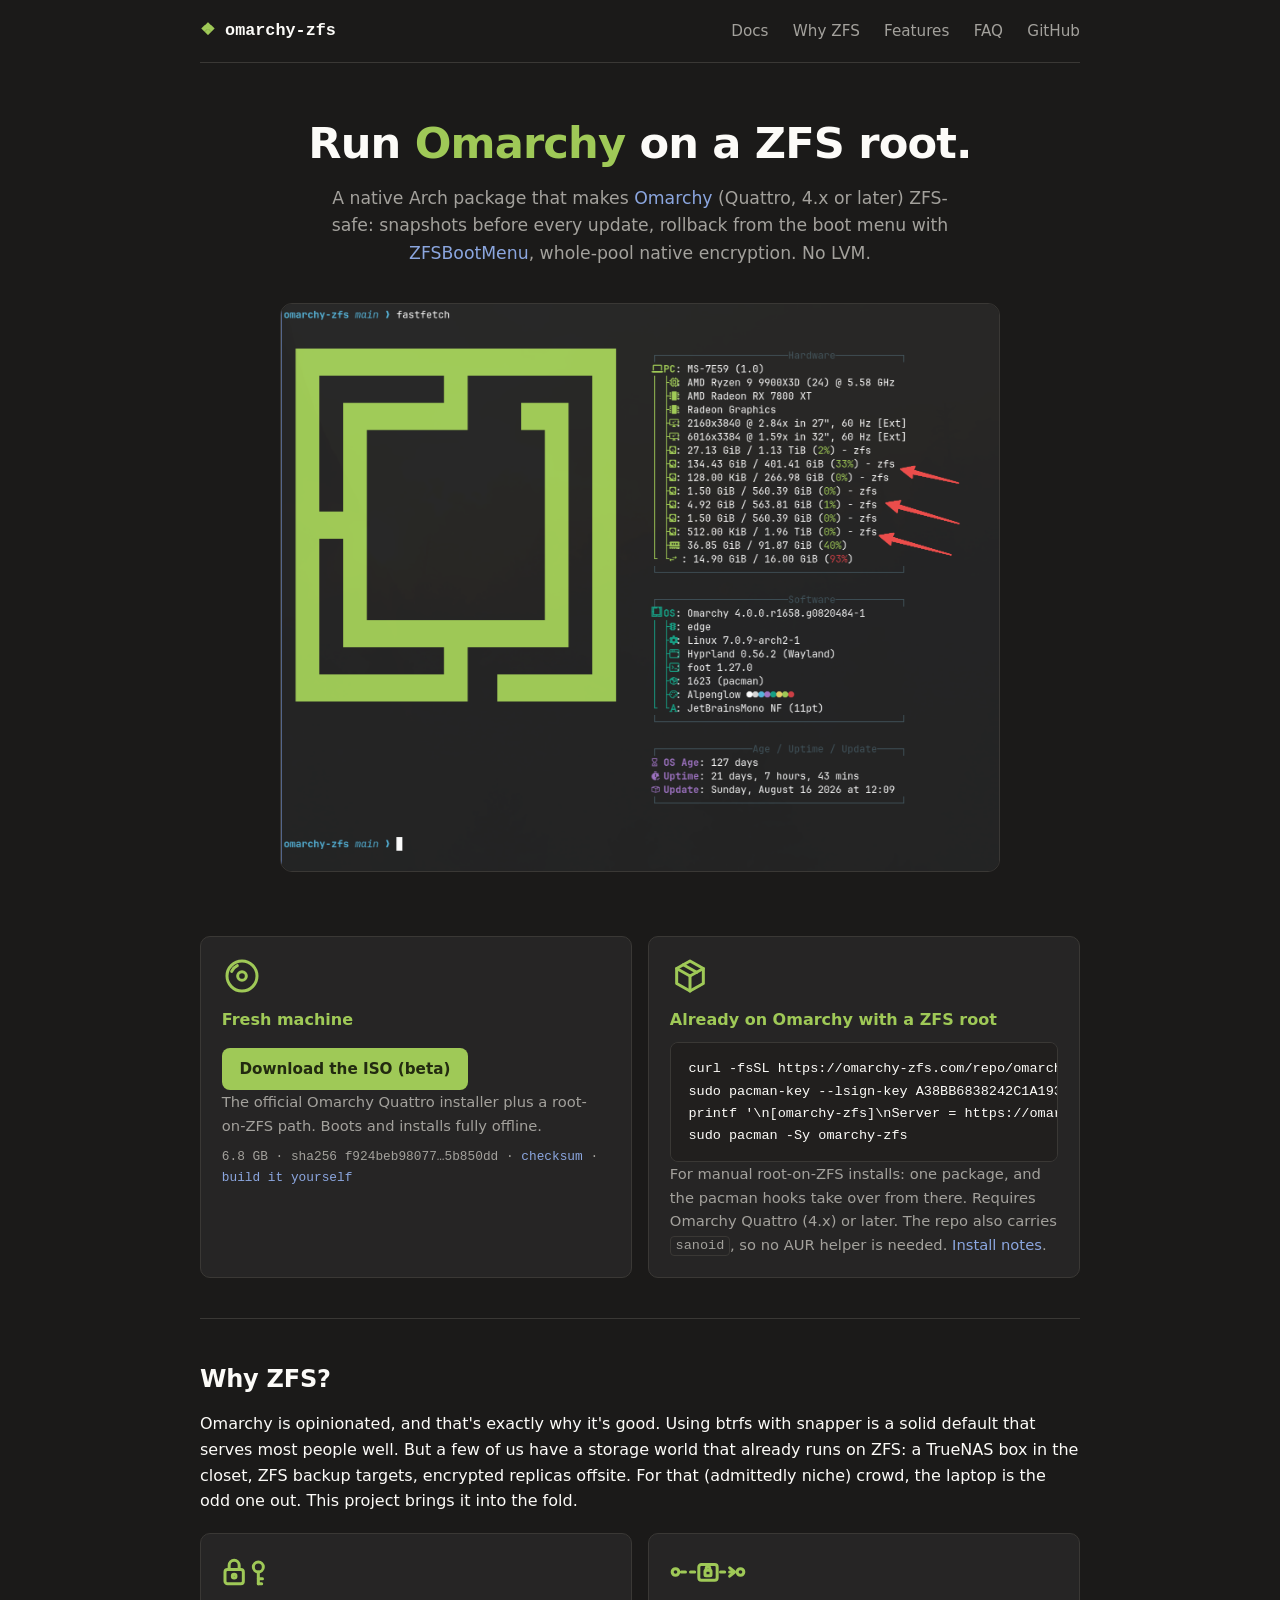
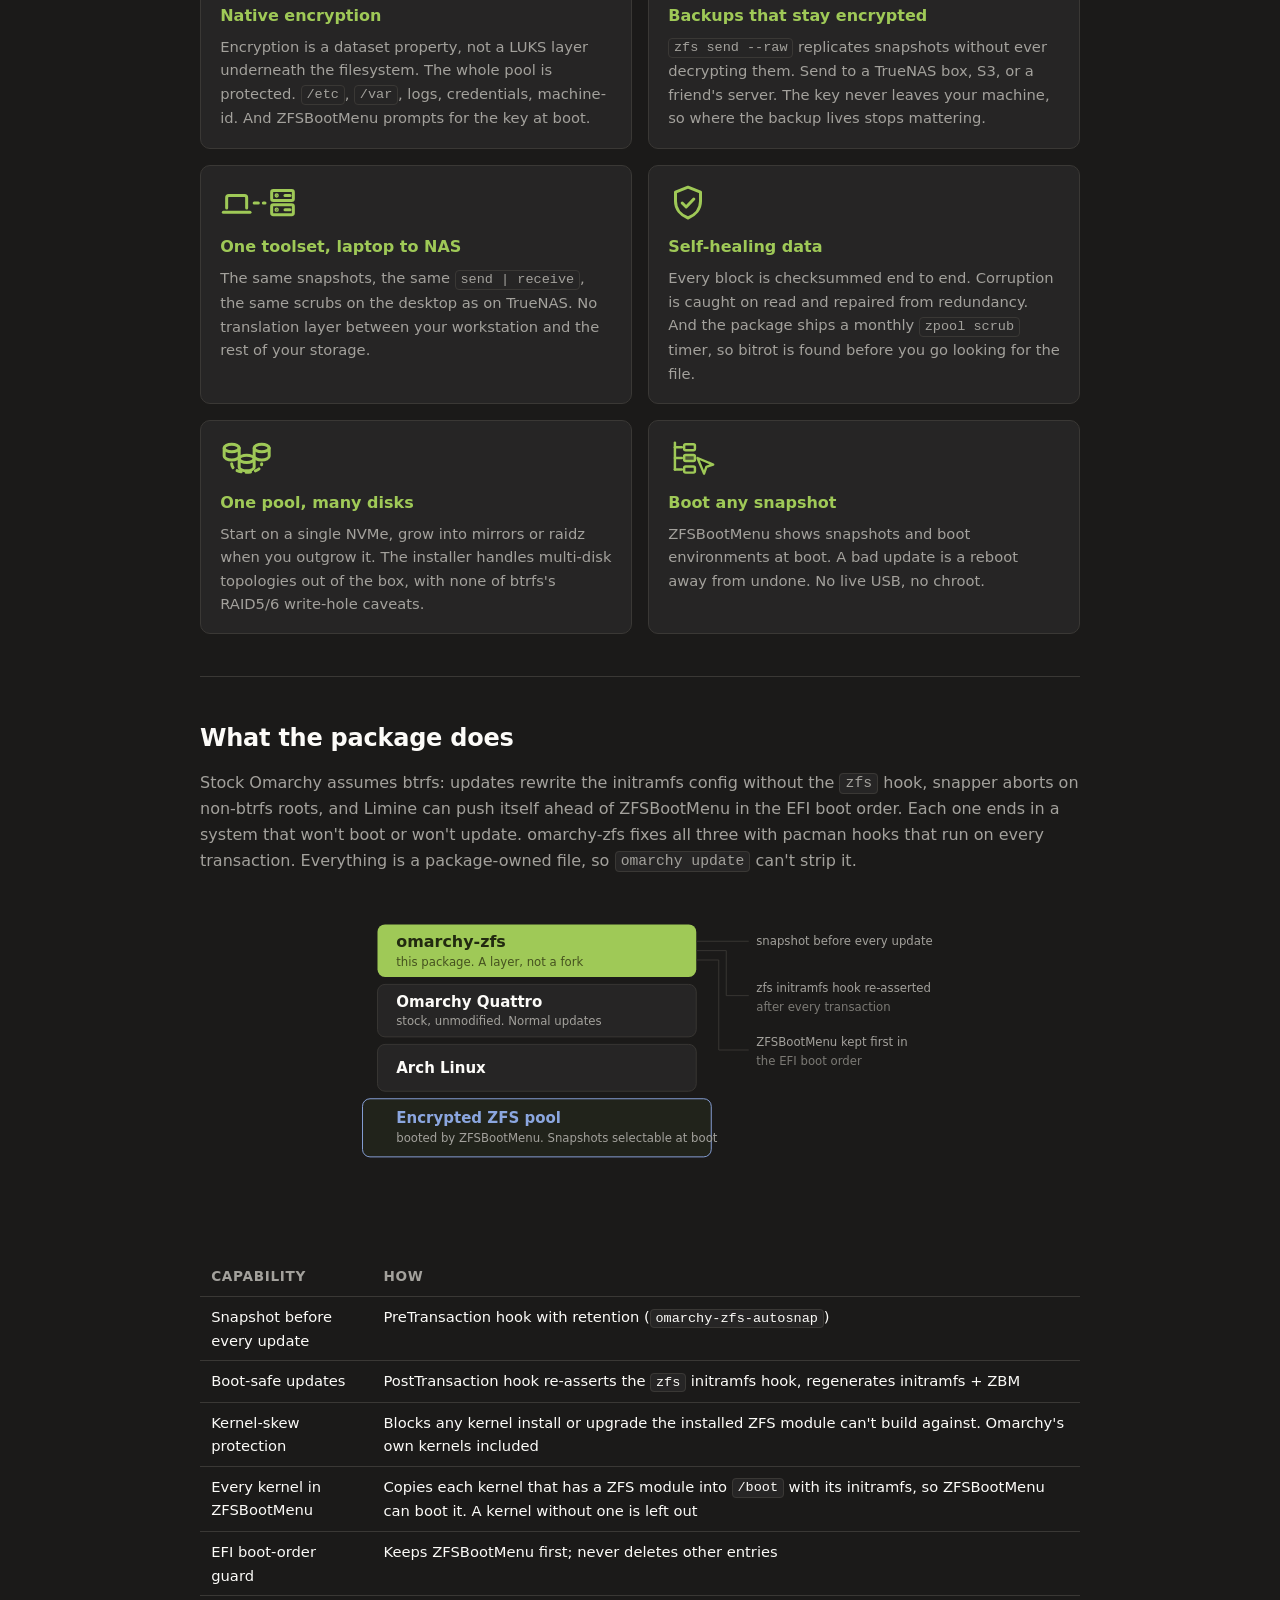
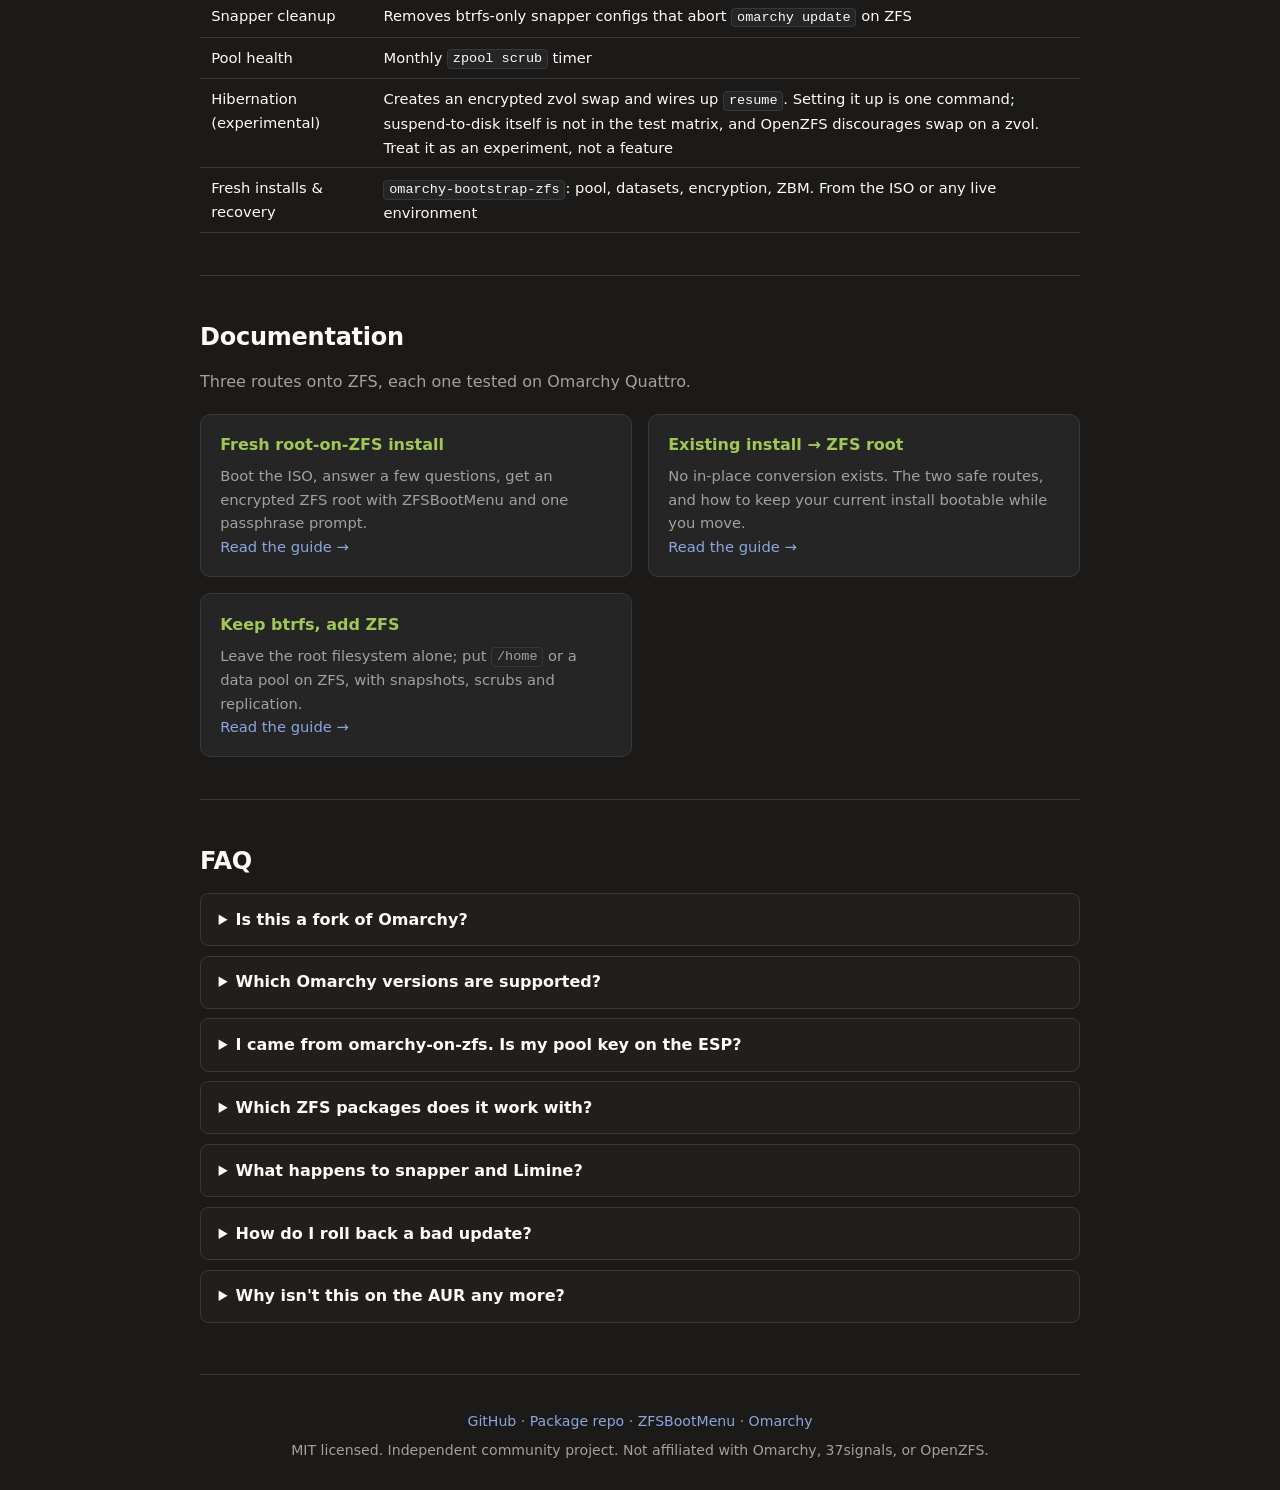
==== commit 7213bdf0: "Publish the 2026.11.07 ISO, built on Omarchy 4.5.1 The download links move from the 2026.08.20.1 ima" ====
--- a/index.html
+++ b/index.html
@@ -176,9 +176,9 @@
       <path d="M5.8 9.2a7 7 0 0 1 3.4-3.4"/>
     </svg>
     <h2>Fresh machine</h2>
-    <a class="btn" href="https://dl.omarchy-zfs.com/omarchy-zfs-2026.08.20.1-x86_64-quattro.iso">Download the ISO (beta)</a>
+    <a class="btn" href="https://dl.omarchy-zfs.com/omarchy-zfs-2026.11.07-x86_64-quattro.iso">Download the ISO (beta)</a>
     <p>The official Omarchy Quattro installer plus a root-on-ZFS path. Boots and installs fully offline.</p>
-    <p class="meta">6.2 GB · sha256 0834e632d091…7c2cd77 · <a href="https://dl.omarchy-zfs.com/omarchy-zfs-2026.08.20.1-x86_64-quattro.iso.sha256">checksum</a> · <a href="https://github.com/peteonrails/omarchy-zfs/tree/main/iso">build it yourself</a></p>
+    <p class="meta">6.8 GB · sha256 f924beb98077…5b850dd · <a href="https://dl.omarchy-zfs.com/omarchy-zfs-2026.11.07-x86_64-quattro.iso.sha256">checksum</a> · <a href="https://github.com/peteonrails/omarchy-zfs/tree/main/iso">build it yourself</a></p>
   </div>
   <div class="card">
     <svg class="icon" viewBox="0 0 24 24" fill="none" stroke="currentColor" stroke-width="1.8" stroke-linecap="round" stroke-linejoin="round" aria-hidden="true">
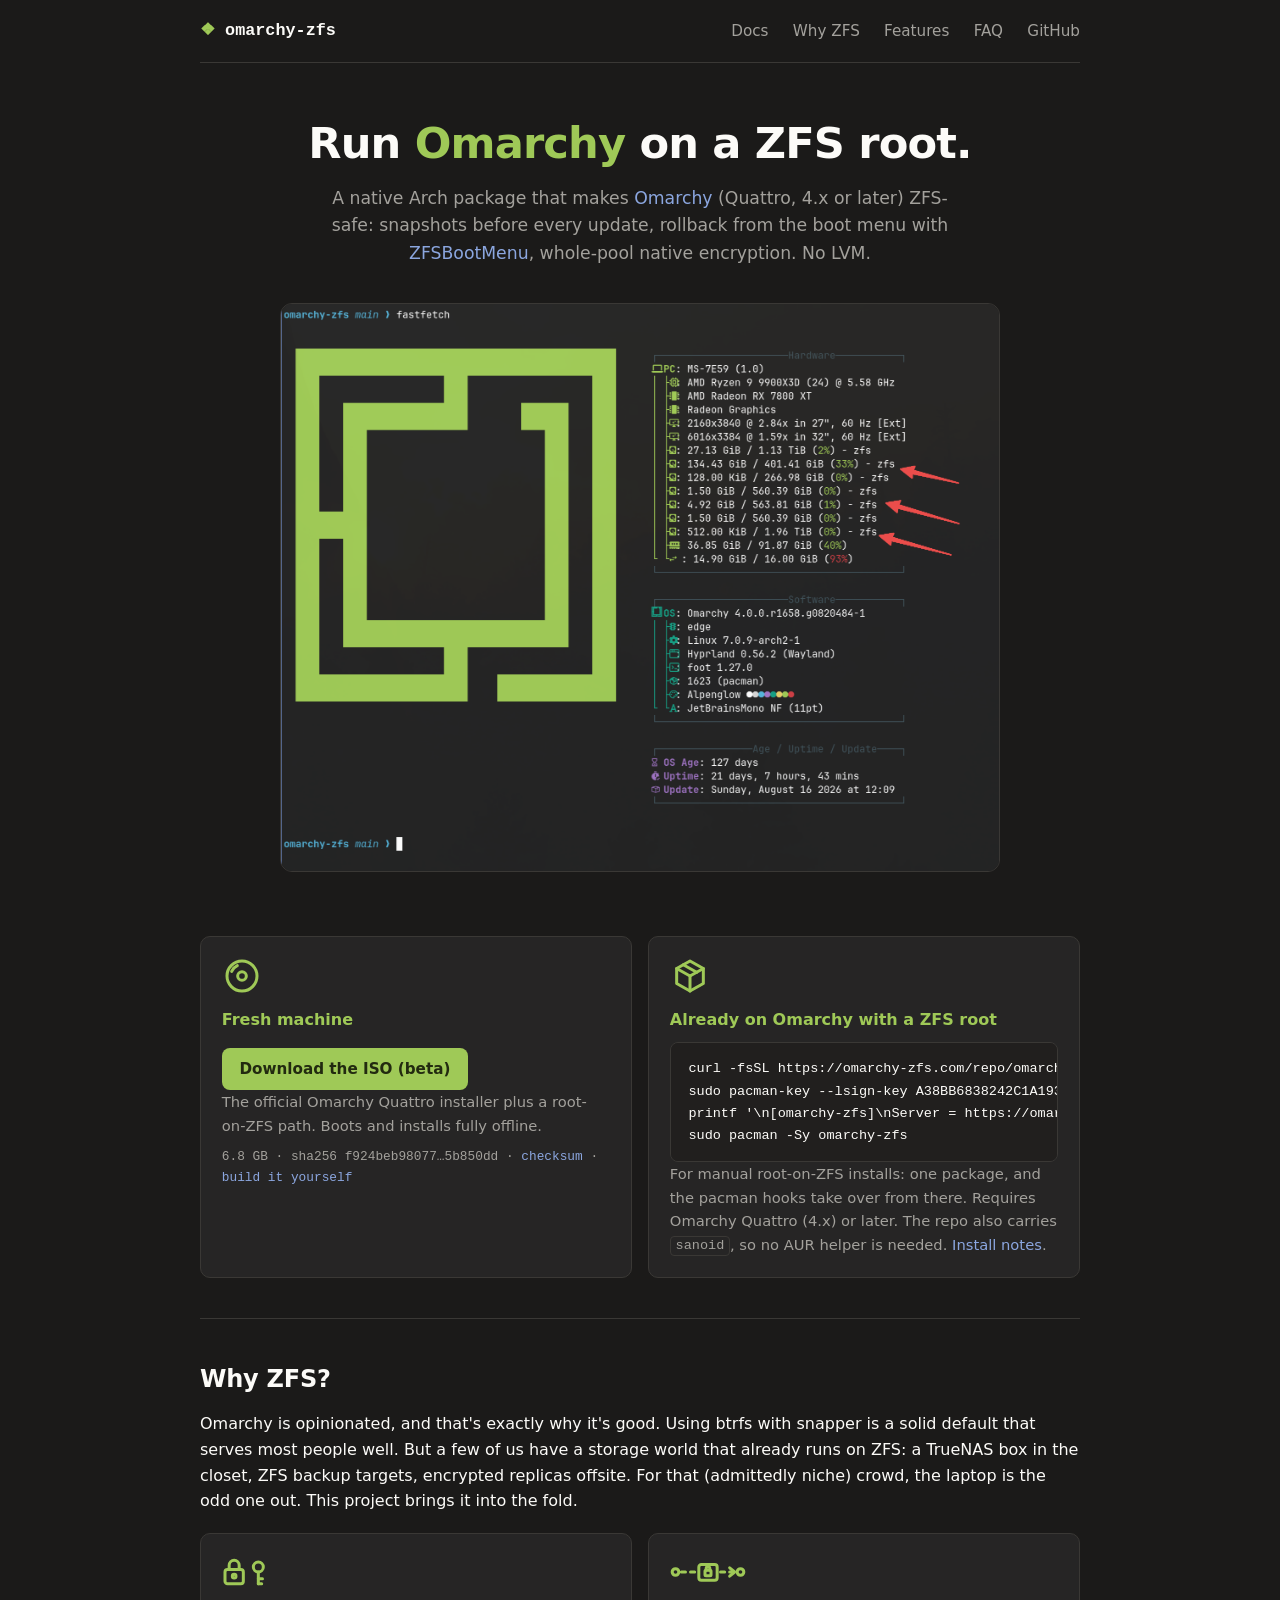
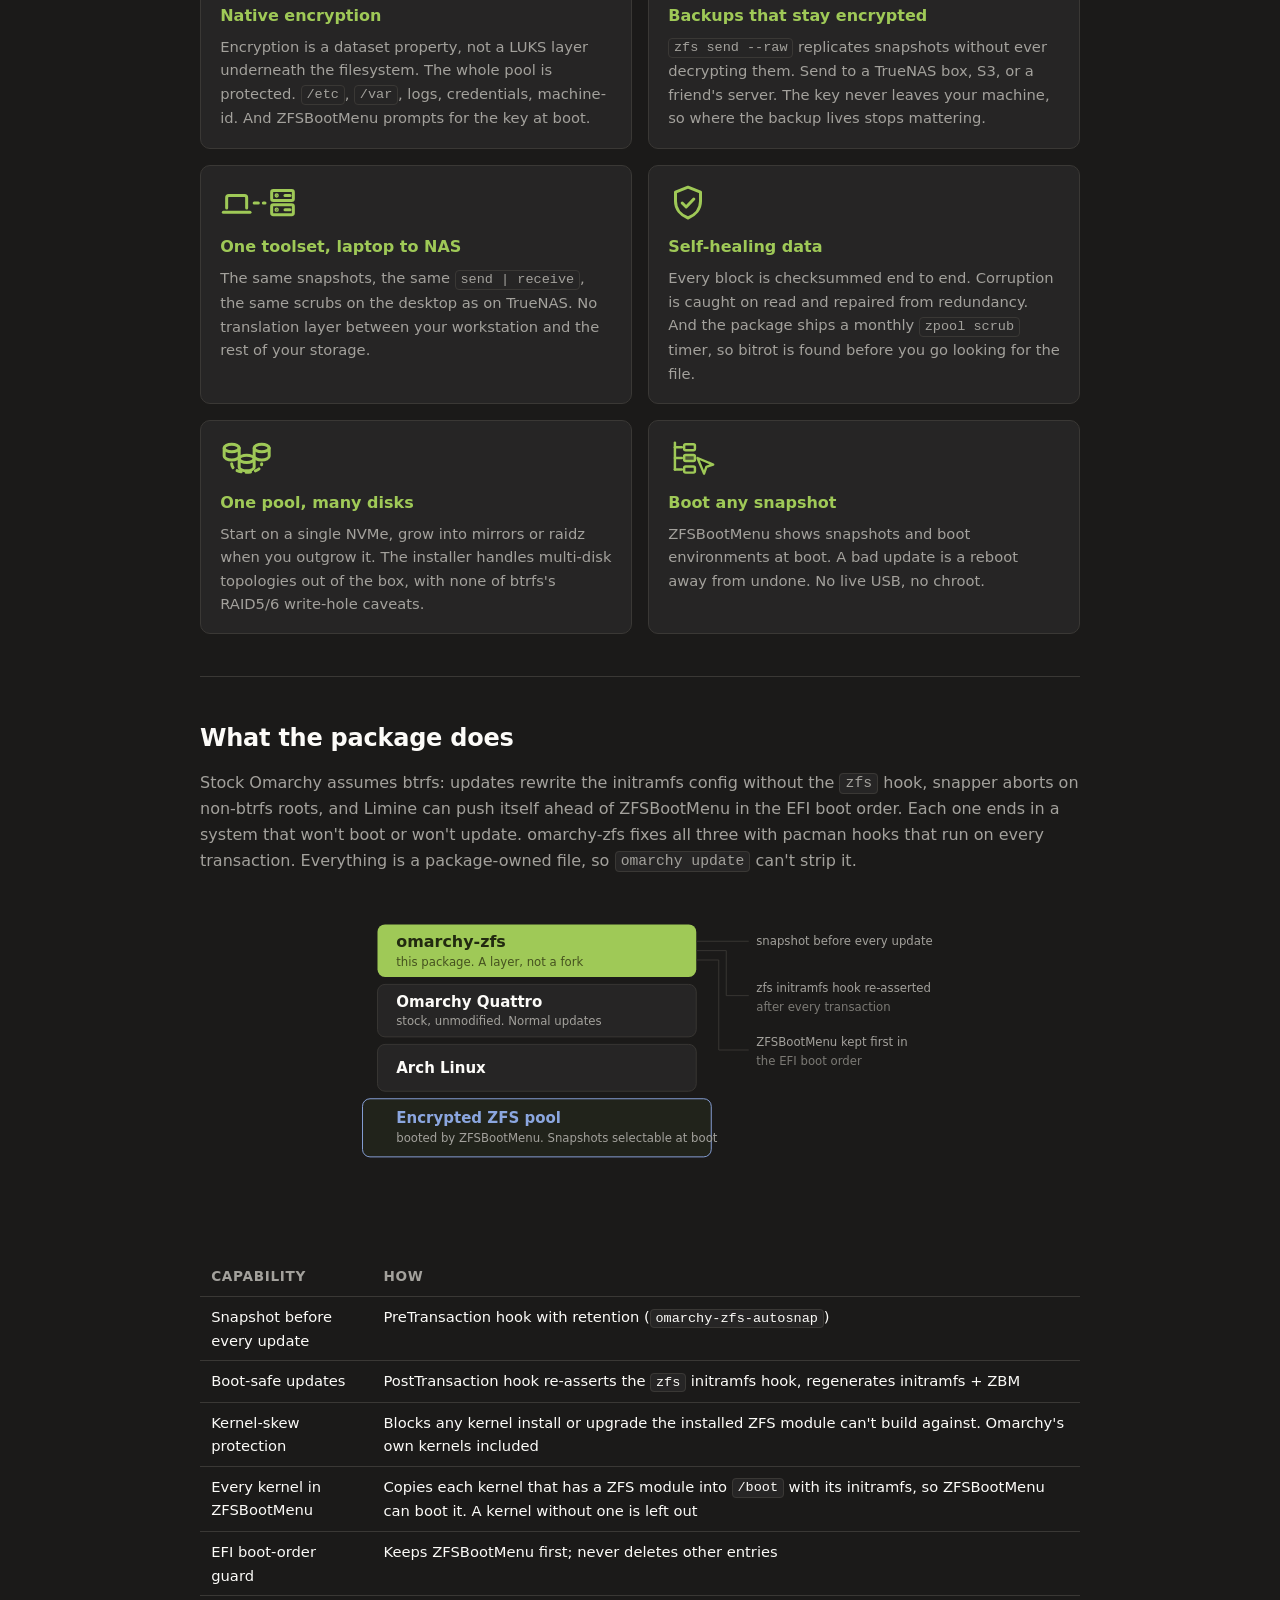
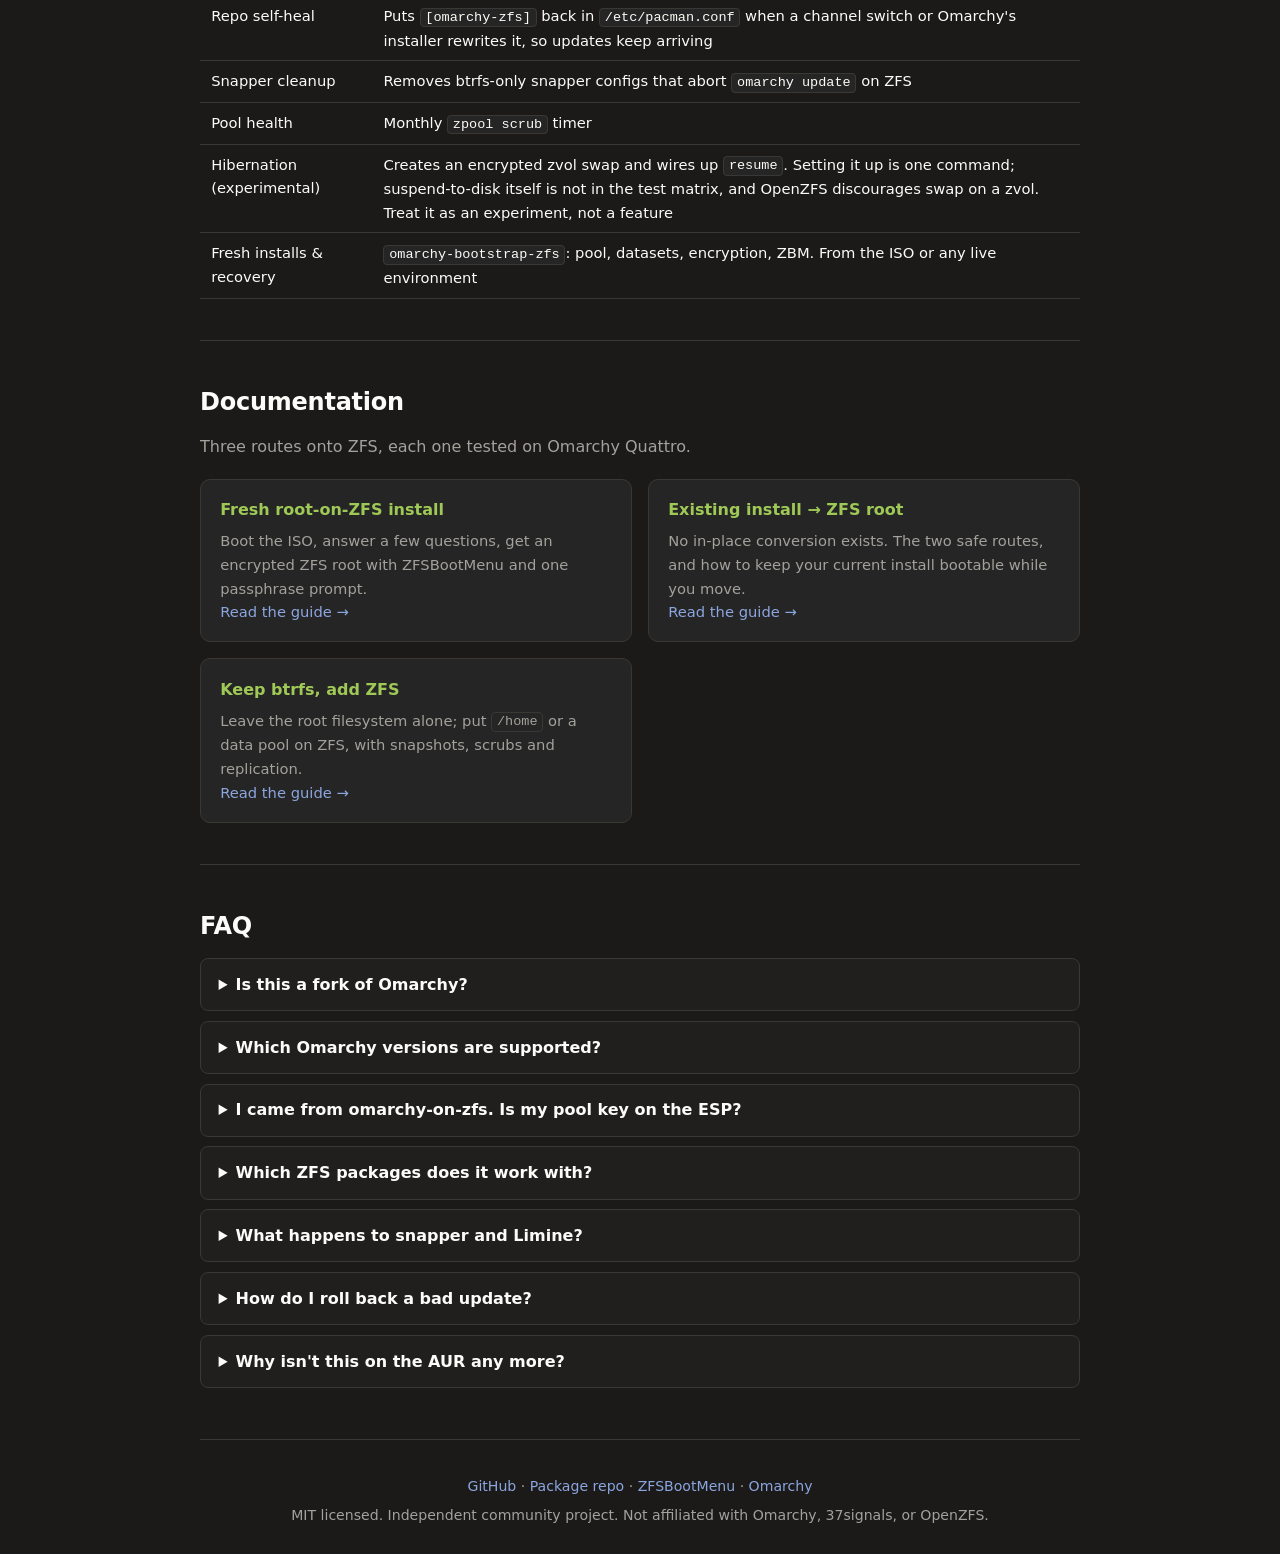
==== commit 4776f4f9: "Bring the site up to 1.2.3 The ZFS module guide pointed people at archzfs for zfs-dkms, which is stu" ====
--- a/index.html
+++ b/index.html
@@ -35,7 +35,7 @@
       "description": "Root-on-ZFS + ZFSBootMenu support layer for Omarchy Linux: pre-upgrade ZFS snapshots, self-healing pacman hooks, monthly scrubs, and an installer ISO.",
       "url": "https://omarchy-zfs.com/",
       "downloadUrl": "https://omarchy-zfs.com/repo/any",
-      "softwareVersion": "1.2.1",
+      "softwareVersion": "1.2.3",
       "license": "https://opensource.org/license/mit",
       "offers": { "@type": "Offer", "price": "0", "priceCurrency": "USD" },
       "author": { "@type": "Person", "name": "Pete Jackson", "url": "https://github.com/peteonrails" },
@@ -338,6 +338,7 @@
     <tr><td>Kernel-skew protection</td><td>Blocks any kernel install or upgrade the installed ZFS module can't build against. Omarchy's own kernels included</td></tr>
     <tr><td>Every kernel in ZFSBootMenu</td><td>Copies each kernel that has a ZFS module into <code>/boot</code> with its initramfs, so ZFSBootMenu can boot it. A kernel without one is left out</td></tr>
     <tr><td>EFI boot-order guard</td><td>Keeps ZFSBootMenu first; never deletes other entries</td></tr>
+    <tr><td>Repo self-heal</td><td>Puts <code>[omarchy-zfs]</code> back in <code>/etc/pacman.conf</code> when a channel switch or Omarchy's installer rewrites it, so updates keep arriving</td></tr>
     <tr><td>Snapper cleanup</td><td>Removes btrfs-only snapper configs that abort <code>omarchy update</code> on ZFS</td></tr>
     <tr><td>Pool health</td><td>Monthly <code>zpool scrub</code> timer</td></tr>
     <tr><td>Hibernation <span class="dim">(experimental)</span></td><td>Creates an encrypted zvol swap and wires up <code>resume</code>. Setting it up is one command; suspend-to-disk itself is not in the test matrix, and OpenZFS discourages swap on a zvol. Treat it as an experiment, not a feature</td></tr>
